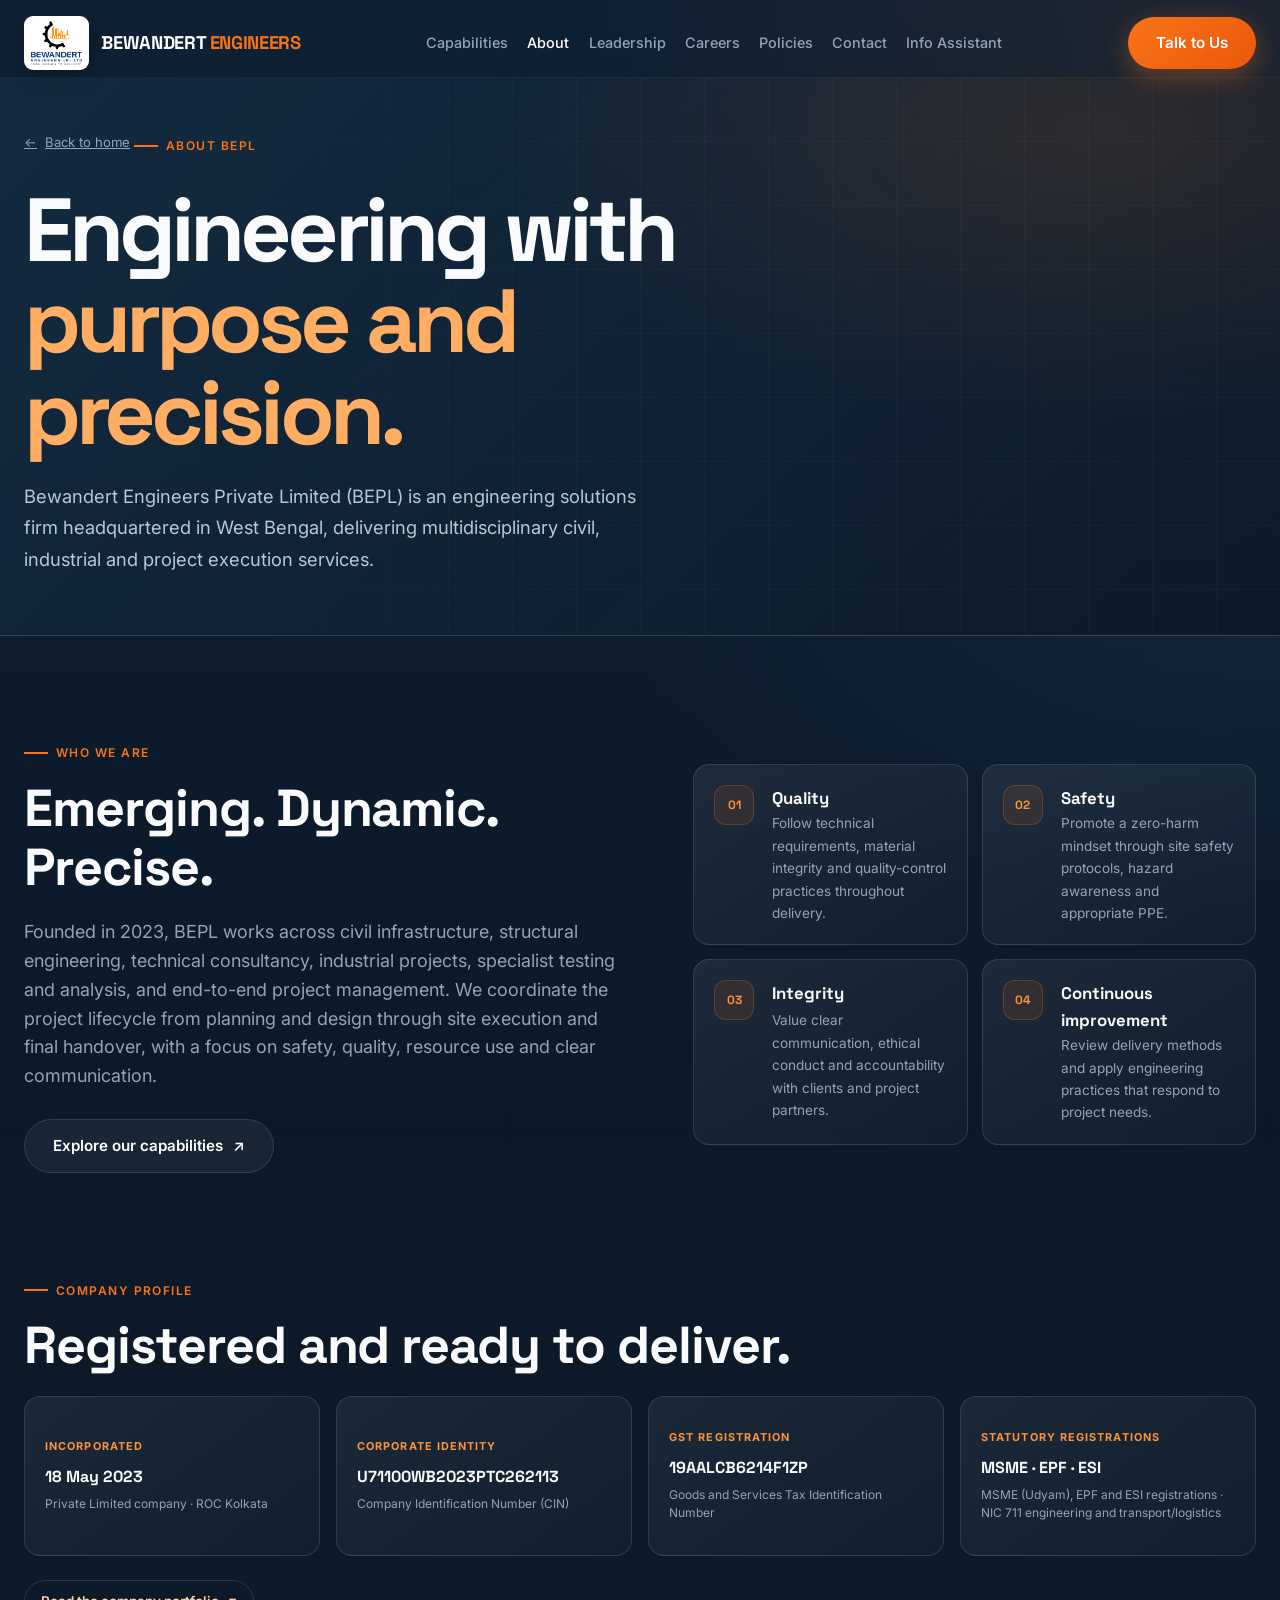
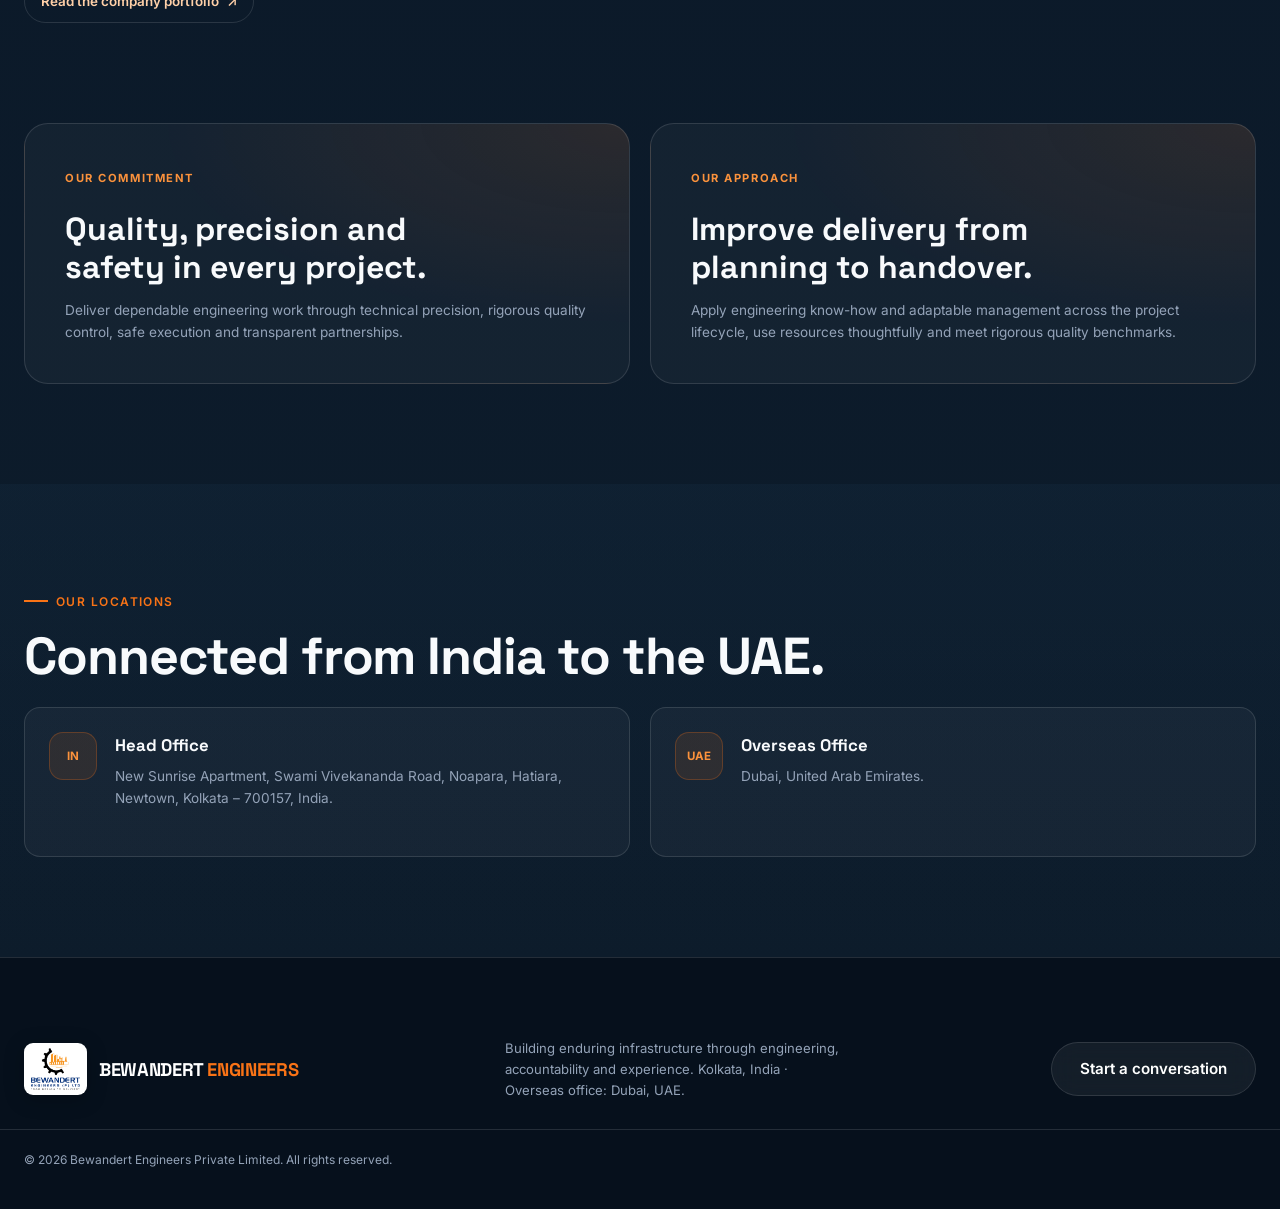
==== about.html @ ad81f5eb "Update website" ====
<!DOCTYPE html>
<html lang="en">
<head>
  <meta charset="UTF-8" />
  <meta name="viewport" content="width=device-width, initial-scale=1.0" />
  <title>About BEPL | BEWANDERT Engineers Private Limited</title>
  <meta name="description" content="Learn about BEWANDERT Engineers Private Limited, our engineering approach, values, registrations and offices in Kolkata and Dubai." />
  <link rel="preconnect" href="https://fonts.googleapis.com" />
  <link rel="preconnect" href="https://fonts.gstatic.com" crossorigin />
  <link href="https://fonts.googleapis.com/css2?family=Inter:wght@300;400;500;600;700;800&family=Space+Grotesk:wght@400;500;600;700&display=swap" rel="stylesheet" />
  <link rel="stylesheet" href="styles.css" />
</head>
<body class="is-loading" aria-busy="true">
  <div class="page-loader" id="pageLoader" role="status" aria-live="polite" aria-label="Loading BEPL website">
    <div class="loader-orbit" aria-hidden="true"><span></span><span></span><span></span></div>
    <div class="loader-content">
      <div class="loader-brand">BEPL</div>
      <p class="loader-caption">ENGINEERING WHAT'S NEXT</p>
      <div class="loader-track" aria-hidden="true"><span></span></div>
      <p class="loader-status">Preparing your experience<span class="loader-dots" aria-hidden="true">...</span></p>
    </div>
  </div>

  <nav class="navbar" id="navbar" aria-label="Main navigation">
    <div class="container nav-inner">
      <a href="index.html#home" class="logo" aria-label="BEPL home">
        <img src="assets/bepl-logo.png" alt="BEWANDERT Engineers" />
        <div class="logo-text">BEWANDERT <span>ENGINEERS</span></div>
      </a>
      <ul class="nav-links">
        <li><a href="index.html#capabilities">Capabilities</a></li>
        <li><a href="#about-company" aria-current="page">About</a></li>
        <li><a href="leadership.html">Leadership</a></li>
        <li><a href="careers.html">Careers</a></li>
        <li><a href="index.html#policies">Policies</a></li>
        <li><a href="index.html#contact">Contact</a></li>
        <li><a href="index.html#ai">Info Assistant</a></li>
      </ul>
      <div class="nav-cta">
        <a href="index.html#contact" class="btn btn-primary">Talk to Us</a>
        <button class="menu-toggle" id="menuToggle" type="button" aria-label="Open navigation menu" aria-controls="mobileMenu" aria-expanded="false">
          <svg width="24" height="24" fill="none" stroke="currentColor" stroke-width="2" aria-hidden="true" focusable="false"><path d="M4 6h16M4 12h16M4 18h16"/></svg>
        </button>
      </div>
    </div>
  </nav>

  <div class="mobile-overlay" id="mobileOverlay" aria-hidden="true"></div>
  <div class="mobile-menu" id="mobileMenu" aria-hidden="true" inert>
    <a href="index.html#capabilities">Capabilities</a>
    <a href="#about-company" aria-current="page">About</a>
    <a href="leadership.html">Leadership</a>
    <a href="careers.html">Careers</a>
    <a href="index.html#policies">Policies</a>
    <a href="index.html#contact">Contact</a>
    <a href="index.html#ai">Info Assistant</a>
    <a href="index.html#contact" class="btn btn-primary mobile-menu-cta">Talk to Us</a>
  </div>

  <main class="leadership-page about-page">
    <section class="leadership-hero about-hero" aria-labelledby="about-title">
      <div class="leadership-hero-grid" aria-hidden="true"></div>
      <div class="container leadership-hero-content">
        <a class="leadership-back-link" href="index.html#home"><span aria-hidden="true">←</span> Back to home</a>
        <div class="section-label">About BEPL</div>
        <h1 class="leadership-page-title" id="about-title">Engineering with<br /><span>purpose and precision.</span></h1>
        <p class="leadership-page-intro">
          Bewandert Engineers Private Limited (BEPL) is an engineering solutions firm headquartered in West Bengal, delivering multidisciplinary civil, industrial and project execution services.
        </p>
      </div>
    </section>

    <section class="section about-company-section" id="about-company" aria-labelledby="about-company-title">
      <div class="container">
        <div class="about-company-grid">
          <div class="about-company-intro">
            <div class="section-label">Who we are</div>
            <h2 class="section-title" id="about-company-title">Emerging. Dynamic. Precise.</h2>
            <p class="section-desc">
              Founded in 2023, BEPL works across civil infrastructure, structural engineering, technical consultancy, industrial projects, specialist testing and analysis, and end-to-end project management. We coordinate the project lifecycle from planning and design through site execution and final handover, with a focus on safety, quality, resource use and clear communication.
            </p>
            <a class="btn btn-secondary" href="index.html#capabilities">Explore our capabilities <span aria-hidden="true">↗</span></a>
          </div>
          <div class="about-values-grid" aria-label="Our working principles">
            <article class="about-value-card">
              <span class="about-value-icon" aria-hidden="true">01</span>
              <h3>Quality</h3>
              <p>Follow technical requirements, material integrity and quality-control practices throughout delivery.</p>
            </article>
            <article class="about-value-card">
              <span class="about-value-icon" aria-hidden="true">02</span>
              <h3>Safety</h3>
              <p>Promote a zero-harm mindset through site safety protocols, hazard awareness and appropriate PPE.</p>
            </article>
            <article class="about-value-card">
              <span class="about-value-icon" aria-hidden="true">03</span>
              <h3>Integrity</h3>
              <p>Value clear communication, ethical conduct and accountability with clients and project partners.</p>
            </article>
            <article class="about-value-card">
              <span class="about-value-icon" aria-hidden="true">04</span>
              <h3>Continuous improvement</h3>
              <p>Review delivery methods and apply engineering practices that respond to project needs.</p>
            </article>
          </div>
        </div>
      </div>
    </section>

    <section class="section about-company-facts" aria-labelledby="company-facts-title">
      <div class="container">
        <div class="section-label">Company profile</div>
        <h2 class="section-title" id="company-facts-title">Registered and ready to deliver.</h2>
        <div class="company-facts-grid">
          <article class="company-fact-card">
            <span>Incorporated</span>
            <strong>18 May 2023</strong>
            <p>Private Limited company · ROC Kolkata</p>
          </article>
          <article class="company-fact-card">
            <span>Corporate identity</span>
            <strong>U71100WB2023PTC262113</strong>
            <p>Company Identification Number (CIN)</p>
          </article>
          <article class="company-fact-card">
            <span>GST registration</span>
            <strong>19AALCB6214F1ZP</strong>
            <p>Goods and Services Tax Identification Number</p>
          </article>
          <article class="company-fact-card">
            <span>Statutory registrations</span>
            <strong>MSME · EPF · ESI</strong>
            <p>MSME (Udyam), EPF and ESI registrations · NIC 711 engineering and transport/logistics</p>
          </article>
        </div>
        <a class="about-portfolio-link" href="assets/BEPL%20Portfolio-1.pdf" target="_blank" rel="noopener">Read the company portfolio <span aria-hidden="true">↗</span></a>
      </div>
    </section>

    <section class="section about-purpose-section" aria-label="Our commitments and approach">
      <div class="container about-purpose-grid">
        <article class="about-purpose-card">
          <span>Our commitment</span>
          <h2>Quality, precision and safety in every project.</h2>
          <p>Deliver dependable engineering work through technical precision, rigorous quality control, safe execution and transparent partnerships.</p>
        </article>
        <article class="about-purpose-card">
          <span>Our approach</span>
          <h2>Improve delivery from planning to handover.</h2>
          <p>Apply engineering know-how and adaptable management across the project lifecycle, use resources thoughtfully and meet rigorous quality benchmarks.</p>
        </article>
      </div>
    </section>

    <section class="section about-offices-section" aria-labelledby="about-offices-title">
      <div class="container">
        <div class="section-label">Our locations</div>
        <h2 class="section-title" id="about-offices-title">Connected from India to the UAE.</h2>
        <div class="about-offices-grid">
          <article class="about-office-card">
            <span class="about-office-icon" aria-hidden="true">IN</span>
            <div>
              <h3>Head Office</h3>
              <p>New Sunrise Apartment, Swami Vivekananda Road, Noapara, Hatiara, Newtown, Kolkata – 700157, India.</p>
            </div>
          </article>
          <article class="about-office-card">
            <span class="about-office-icon" aria-hidden="true">UAE</span>
            <div>
              <h3>Overseas Office</h3>
              <p>Dubai, United Arab Emirates.</p>
            </div>
          </article>
        </div>
      </div>
    </section>
  </main>

  <footer class="footer leadership-footer">
    <div class="container leadership-footer-inner">
      <a href="index.html#home" class="logo" aria-label="BEPL home">
        <img src="assets/bepl-logo.png" alt="BEWANDERT Engineers" />
        <div class="logo-text">BEWANDERT <span>ENGINEERS</span></div>
      </a>
      <p>Building enduring infrastructure through engineering, accountability and experience. Kolkata, India · Overseas office: Dubai, UAE.</p>
      <a href="index.html#contact" class="btn btn-secondary">Start a conversation</a>
    </div>
    <div class="container leadership-footer-bottom">© 2026 Bewandert Engineers Private Limited. All rights reserved.</div>
  </footer>

  <script src="script.js" defer></script>
</body>
</html>
---- styles.css ----
:root {
      --navy: #0B1929;
      --navy-light: #142B40;
      --navy-mid: #1E3C55;
      --orange: #F97316;
      --orange-glow: #FB923C;
      --steel: #94A3B8;
      --white: #F8FAFC;
      --glass: rgba(255, 255, 255, 0.06);
      --glass-border: rgba(255, 255, 255, 0.12);
      --success: #22C55E;
      --radius: 16px;
      --radius-lg: 24px;
      --shadow: 0 25px 50px -12px rgba(0, 0, 0, 0.5);
      --transition: 0.35s cubic-bezier(0.4, 0, 0.2, 1);
    }

    * {
      margin: 0;
      padding: 0;
      box-sizing: border-box;
    }

    html {
      scroll-behavior: smooth;
      font-size: 16px;
    }

    body {
      font-family: 'Inter', system-ui, sans-serif;
      background: var(--navy);
      color: var(--white);
      line-height: 1.6;
      overflow-x: hidden;
      -webkit-font-smoothing: antialiased;
    }

    body.is-loading {
      overflow: hidden;
    }

    body.menu-open {
      overflow: hidden;
    }

    .page-loader {
      position: fixed;
      inset: 0;
      z-index: 2000;
      display: grid;
      place-items: center;
      overflow: hidden;
      isolation: isolate;
      background:
        radial-gradient(ellipse at 50% 48%, rgba(26, 47, 74, 0.72), transparent 48%),
        linear-gradient(145deg, #07111f, #030811 70%);
      transition: opacity 0.65s ease, visibility 0.65s ease;
    }

    .page-loader::before {
      position: absolute;
      z-index: -1;
      inset: 0;
      background-image:
        linear-gradient(rgba(255, 255, 255, 0.035) 1px, transparent 1px),
        linear-gradient(90deg, rgba(255, 255, 255, 0.035) 1px, transparent 1px);
      background-size: 52px 52px;
      content: '';
      mask-image: radial-gradient(ellipse at center, #000 5%, transparent 72%);
    }

    .page-loader.is-hidden {
      visibility: hidden;
      opacity: 0;
      pointer-events: none;
    }

    .loader-orbit {
      position: absolute;
      width: min(76vw, 420px);
      aspect-ratio: 1;
      border: 1px solid rgba(148, 163, 184, 0.12);
      border-radius: 50%;
      animation: loaderOrbit 24s linear infinite;
    }

    .loader-orbit::before,
    .loader-orbit::after {
      position: absolute;
      inset: 12%;
      border: 1px solid rgba(249, 115, 22, 0.16);
      border-radius: 50%;
      content: '';
    }

    .loader-orbit::after {
      inset: 25%;
      border-color: rgba(148, 163, 184, 0.12);
    }

    .loader-orbit span {
      position: absolute;
      top: 50%;
      left: -4px;
      width: 8px;
      height: 8px;
      border-radius: 50%;
      background: var(--orange);
      box-shadow: 0 0 18px rgba(249, 115, 22, 0.9);
    }

    .loader-orbit span:nth-child(2) {
      top: 14%;
      right: 14%;
      left: auto;
      width: 5px;
      height: 5px;
      background: #f8fafc;
      box-shadow: 0 0 14px rgba(248, 250, 252, 0.7);
    }

    .loader-orbit span:nth-child(3) {
      top: auto;
      right: 19%;
      bottom: 11%;
      left: auto;
      width: 6px;
      height: 6px;
    }

    .loader-content {
      display: flex;
      width: min(320px, calc(100% - 48px));
      flex-direction: column;
      align-items: center;
      text-align: center;
    }

    .loader-brand {
      color: var(--white);
      font-family: 'Space Grotesk', sans-serif;
      font-size: clamp(3.25rem, 12vw, 5rem);
      font-weight: 700;
      letter-spacing: 0.2em;
      line-height: 1;
      padding-left: 0.2em;
      text-shadow: 0 0 38px rgba(249, 115, 22, 0.22);
    }

    .loader-caption {
      margin-top: 16px;
      color: var(--orange-glow);
      font-size: 0.68rem;
      font-weight: 600;
      letter-spacing: 0.22em;
    }

    .loader-track {
      width: min(220px, 100%);
      height: 3px;
      margin-top: 34px;
      overflow: hidden;
      border-radius: 999px;
      background: rgba(148, 163, 184, 0.2);
    }

    .loader-track span {
      display: block;
      width: 0;
      height: 100%;
      border-radius: inherit;
      background: linear-gradient(90deg, var(--orange), #ffd3a8);
      box-shadow: 0 0 16px rgba(249, 115, 22, 0.75);
      transition: width 0.55s cubic-bezier(0.22, 1, 0.36, 1);
    }

    .page-loader.is-ready .loader-track span {
      width: 100%;
    }

    .loader-status {
      margin-top: 12px;
      color: var(--steel);
      font-size: 0.72rem;
      letter-spacing: 0.08em;
    }

    .loader-dots {
      display: inline-block;
      width: 1.5em;
      overflow: hidden;
      vertical-align: bottom;
      animation: loaderDots 1.2s steps(4, end) infinite;
    }

    @keyframes loaderOrbit {
      to { transform: rotate(360deg); }
    }

    @keyframes loaderDots {
      0% { width: 0; }
      100% { width: 1.5em; }
    }

    /* ========== CUSTOM SCROLLBAR ========== */
    ::-webkit-scrollbar { width: 8px; }
    ::-webkit-scrollbar-track { background: var(--navy); }
    ::-webkit-scrollbar-thumb { background: var(--navy-mid); border-radius: 4px; }
    ::-webkit-scrollbar-thumb:hover { background: var(--orange); }

    /* ========== UTILITY ========== */
    .container {
      width: 100%;
      max-width: 1280px;
      margin: 0 auto;
      padding: 0 24px;
    }

    .section {
      padding: 100px 0;
      position: relative;
    }

    .section-label {
      display: inline-flex;
      align-items: center;
      gap: 8px;
      font-size: 0.75rem;
      font-weight: 600;
      letter-spacing: 0.12em;
      text-transform: uppercase;
      color: var(--orange);
      margin-bottom: 16px;
    }

    .section-label::before {
      content: '';
      width: 24px;
      height: 2px;
      background: var(--orange);
    }

    .section-title {
      font-family: 'Space Grotesk', sans-serif;
      font-size: clamp(2rem, 5vw, 3.25rem);
      font-weight: 700;
      line-height: 1.15;
      margin-bottom: 20px;
      letter-spacing: -0.02em;
    }

    .section-desc {
      font-size: 1.125rem;
      color: var(--steel);
      max-width: 640px;
      margin-bottom: 48px;
    }

    section[id] {
      scroll-margin-top: 96px;
    }

    .ai-section {
      overflow-x: clip;
    }

    .section-desc-compact {
      margin-bottom: 0;
    }

    .btn {
      display: inline-flex;
      align-items: center;
      gap: 10px;
      padding: 14px 28px;
      font-family: 'Inter', sans-serif;
      font-size: 0.95rem;
      font-weight: 600;
      border: none;
      border-radius: 999px;
      cursor: pointer;
      transition: all var(--transition);
      text-decoration: none;
      position: relative;
      overflow: hidden;
    }

    .btn-primary {
      background: linear-gradient(135deg, var(--orange), #EA580C);
      color: white;
      box-shadow: 0 8px 24px rgba(249, 115, 22, 0.35);
    }

    .btn-primary:hover {
      transform: translateY(-2px);
      box-shadow: 0 12px 32px rgba(249, 115, 22, 0.5);
    }

    .btn-secondary {
      background: var(--glass);
      color: white;
      border: 1px solid var(--glass-border);
      backdrop-filter: blur(12px);
    }

    .btn-secondary:hover {
      background: rgba(255, 255, 255, 0.12);
      border-color: rgba(255, 255, 255, 0.25);
    }

    .btn-ghost {
      background: transparent;
      color: var(--steel);
      border: 1px solid transparent;
    }

    .btn-ghost:hover {
      color: white;
      border-color: var(--glass-border);
    }

    /* ========== NAVBAR ========== */
    .navbar {
      position: fixed;
      top: 0;
      left: 0;
      right: 0;
      z-index: 1000;
      padding: 16px 0;
      transition: all 0.4s ease;
      background: transparent;
    }

    .navbar.scrolled {
      background: rgba(10, 22, 40, 0.85);
      backdrop-filter: blur(20px);
      border-bottom: 1px solid var(--glass-border);
      padding: 12px 0;
    }

    .nav-inner {
      display: flex;
      align-items: center;
      justify-content: space-between;
    }

    .logo {
      display: flex;
      align-items: center;
      flex: 0 0 auto;
      gap: 12px;
      text-decoration: none;
      color: white;
    }

    .logo img {
      display: block;
      height: 54px;
      width: auto;
      max-width: 100%;
      padding: 4px 6px;
      border: 1px solid rgba(255, 255, 255, 0.78);
      border-radius: 9px;
      background: #fff;
      filter: drop-shadow(0 4px 10px rgba(0, 0, 0, 0.22));
    }

    .logo-text {
      font-family: 'Space Grotesk', sans-serif;
      font-weight: 700;
      font-size: 1.15rem;
      letter-spacing: -0.02em;
      white-space: nowrap;
    }

    .logo-text span {
      color: var(--orange);
    }

    .nav-links {
      display: flex;
      align-items: center;
      gap: clamp(12px, 1.5vw, 20px);
      flex: 0 0 auto;
      list-style: none;
    }

    .nav-links a {
      color: var(--steel);
      text-decoration: none;
      font-size: 0.9rem;
      font-weight: 500;
      transition: color var(--transition);
      position: relative;
      white-space: nowrap;
    }

    .nav-links a:hover,
    .nav-links a.active,
    .nav-links a[aria-current="page"] {
      color: white;
    }

    .nav-links a::after {
      content: '';
      position: absolute;
      bottom: -4px;
      left: 0;
      width: 0;
      height: 2px;
      background: var(--orange);
      transition: width var(--transition);
    }

    .nav-links a:hover::after {
      width: 100%;
    }

    .nav-cta {
      display: flex;
      align-items: center;
      flex: 0 0 auto;
      gap: 12px;
    }

    .nav-cta > .btn {
      white-space: nowrap;
    }

    .menu-toggle {
      display: none;
      background: none;
      border: none;
      color: white;
      cursor: pointer;
      padding: 8px;
    }

    /* ========== HERO ========== */
    .hero {
      min-height: 100vh;
      display: flex;
      align-items: center;
      position: relative;
      overflow: hidden;
      padding-top: 80px;
    }

    .hero-bg {
      position: absolute;
      inset: 0;
      z-index: 0;
      background:
        radial-gradient(ellipse 65% 70% at 83% 42%, rgba(249, 115, 22, 0.14) 0%, transparent 64%),
        radial-gradient(ellipse 70% 65% at 16% 78%, rgba(31, 81, 116, 0.5) 0%, transparent 68%),
        linear-gradient(145deg, #0e2033 0%, var(--navy) 62%, #081321 100%);
    }

    /* Animated grid */
    .hero-grid {
      position: absolute;
      inset: 0;
      background-image:
        linear-gradient(rgba(255, 255, 255, 0.03) 1px, transparent 1px),
        linear-gradient(90deg, rgba(255, 255, 255, 0.03) 1px, transparent 1px);
      background-size: 60px 60px;
      mask-image: radial-gradient(ellipse 70% 60% at 50% 40%, black 20%, transparent 70%);
      animation: gridMove 20s linear infinite;
    }

    @keyframes gridMove {
      0% { transform: translateY(0); }
      100% { transform: translateY(60px); }
    }

    /* Floating particles */
    .particles {
      position: absolute;
      inset: 0;
      overflow: hidden;
      pointer-events: none;
    }

    .particle {
      position: absolute;
      width: 4px;
      height: 4px;
      background: var(--orange);
      border-radius: 50%;
      opacity: 0.4;
      animation: floatParticle 12s infinite ease-in-out;
    }

    @keyframes floatParticle {
      0%, 100% { transform: translateY(0) translateX(0); opacity: 0.2; }
      50% { transform: translateY(-80px) translateX(30px); opacity: 0.6; }
    }

    .hero-content {
      position: relative;
      z-index: 2;
      display: grid;
      grid-template-columns: 1.1fr 0.9fr;
      gap: 60px;
      align-items: center;
    }

    .hero-badge {
      display: inline-flex;
      align-items: center;
      gap: 8px;
      padding: 6px 14px;
      background: rgba(249, 115, 22, 0.12);
      border: 1px solid rgba(249, 115, 22, 0.3);
      border-radius: 999px;
      font-size: 0.8rem;
      font-weight: 600;
      color: var(--orange-glow);
      margin-bottom: 24px;
    }

    .hero-badge .dot {
      width: 8px;
      height: 8px;
      background: var(--success);
      border-radius: 50%;
      animation: pulse 2s infinite;
    }

    @keyframes pulse {
      0%, 100% { opacity: 1; box-shadow: 0 0 0 0 rgba(34, 197, 94, 0.5); }
      50% { opacity: 0.8; box-shadow: 0 0 0 6px rgba(34, 197, 94, 0); }
    }

    .hero h1 {
      font-family: 'Space Grotesk', sans-serif;
      font-size: clamp(2.75rem, 6vw, 4.5rem);
      font-weight: 700;
      line-height: 1.05;
      letter-spacing: -0.03em;
      margin-bottom: 24px;
    }

    .hero h1 .gradient {
      background: linear-gradient(135deg, var(--orange) 0%, #FDBA74 100%);
      -webkit-background-clip: text;
      -webkit-text-fill-color: transparent;
      background-clip: text;
    }

    .hero-sub {
      font-size: 1.2rem;
      color: var(--steel);
      max-width: 520px;
      margin-bottom: 36px;
      line-height: 1.7;
    }

    .hero-ctas {
      display: flex;
      flex-wrap: wrap;
      gap: 16px;
      margin-bottom: 48px;
    }

    .hero-stats {
      display: flex;
      gap: 40px;
      padding-top: 32px;
      border-top: 1px solid var(--glass-border);
    }

    .stat {
      text-align: left;
    }

    .stat-value {
      font-family: 'Space Grotesk', sans-serif;
      font-size: 1.75rem;
      font-weight: 700;
      color: white;
      display: block;
    }

    .stat-label {
      font-size: 0.8rem;
      color: var(--steel);
      margin-top: 4px;
    }

    /* Hero 3D Card */
    .hero-visual {
      position: relative;
      height: 520px;
      perspective: 1200px;
    }

    .hero-card {
      position: absolute;
      inset: 0;
      background: linear-gradient(145deg, rgba(26, 47, 74, 0.9), rgba(10, 22, 40, 0.95));
      border: 1px solid var(--glass-border);
      border-radius: var(--radius-lg);
      overflow: hidden;
      box-shadow: var(--shadow);
      transform-style: preserve-3d;
      transition: transform 0.6s ease;
    }

    .hero-card-inner {
      padding: 32px;
      height: 100%;
      display: flex;
      flex-direction: column;
    }

    .hero-card-header {
      display: flex;
      justify-content: space-between;
      align-items: center;
      margin-bottom: 28px;
    }

    .hero-card-title {
      font-size: 0.85rem;
      font-weight: 600;
      color: var(--steel);
      text-transform: uppercase;
      letter-spacing: 0.08em;
    }

    .live-badge {
      display: flex;
      align-items: center;
      gap: 6px;
      font-size: 0.75rem;
      color: var(--success);
      font-weight: 600;
    }

    .live-badge::before {
      content: '';
      width: 6px;
      height: 6px;
      background: var(--success);
      border-radius: 50%;
      animation: pulse 1.5s infinite;
    }

    .hero-office-badge {
      color: var(--orange-glow);
      font-size: 0.75rem;
      font-weight: 600;
      white-space: nowrap;
    }

    .project-preview {
      flex: 1;
      background: linear-gradient(180deg, rgba(249, 115, 22, 0.08) 0%, transparent 100%);
      border-radius: 12px;
      border: 1px solid rgba(249, 115, 22, 0.15);
      position: relative;
      overflow: hidden;
      display: flex;
      align-items: center;
      justify-content: center;
    }

    .project-preview::before {
      content: '';
      position: absolute;
      width: 180px;
      height: 180px;
      background: radial-gradient(circle, rgba(249, 115, 22, 0.25) 0%, transparent 70%);
      top: 50%;
      left: 50%;
      transform: translate(-50%, -50%);
      animation: glowPulse 4s ease-in-out infinite;
    }

    @keyframes glowPulse {
      0%, 100% { transform: translate(-50%, -50%) scale(1); opacity: 0.6; }
      50% { transform: translate(-50%, -50%) scale(1.3); opacity: 1; }
    }

    .crane-icon {
      font-size: 4.5rem;
      z-index: 1;
      filter: drop-shadow(0 10px 20px rgba(249, 115, 22, 0.3));
      animation: floatY 5s ease-in-out infinite;
    }

    @keyframes floatY {
      0%, 100% { transform: translateY(0); }
      50% { transform: translateY(-12px); }
    }

    .hero-card-footer {
      margin-top: 24px;
      display: grid;
      grid-template-columns: 1fr 1fr;
      gap: 16px;
    }

    .mini-stat {
      background: var(--glass);
      border: 1px solid var(--glass-border);
      border-radius: 12px;
      padding: 14px;
    }

    .mini-stat-label {
      font-size: 0.7rem;
      color: var(--steel);
      margin-bottom: 4px;
    }

    .mini-stat-value {
      font-family: 'Space Grotesk', sans-serif;
      font-size: 1.1rem;
      font-weight: 600;
      line-height: 1.4;
    }

    .mini-stat-industries {
      font-size: 0.92rem;
      line-height: 1.45;
    }

    /* ========== TRUST BAR ========== */
    .trust-bar {
      padding: 40px 0;
      border-top: 1px solid var(--glass-border);
      border-bottom: 1px solid var(--glass-border);
      background: rgba(18, 35, 61, 0.4);
    }

    .trust-inner {
      display: grid;
      grid-template-columns: repeat(5, minmax(0, 1fr));
      align-items: center;
      gap: 24px;
    }

    .trust-item {
      display: flex;
      align-items: center;
      gap: 12px;
      min-width: 0;
      font-size: 0.9rem;
      color: var(--steel);
    }

    .trust-item strong {
      color: white;
      font-weight: 600;
    }

    .trust-icon {
      width: 40px;
      height: 40px;
      background: var(--glass);
      border: 1px solid var(--glass-border);
      border-radius: 10px;
      display: flex;
      align-items: center;
      justify-content: center;
      font-size: 1.2rem;
    }

    /* ========== CAPABILITIES ========== */
    .capabilities {
      background: linear-gradient(180deg, var(--navy) 0%, var(--navy-light) 100%);
    }

    .sector-strip {
      padding: 56px 0;
      border-top: 1px solid var(--glass-border);
      border-bottom: 1px solid var(--glass-border);
      background:
        radial-gradient(ellipse at 90% 0%, rgba(249, 115, 22, 0.09), transparent 55%),
        rgba(255, 255, 255, 0.025);
    }

    .sector-strip-inner {
      display: flex;
      align-items: center;
      justify-content: space-between;
      gap: 32px;
    }

    .sector-strip .section-label {
      margin-bottom: 8px;
    }

    .sector-strip h2 {
      max-width: 380px;
      font-family: 'Space Grotesk', sans-serif;
      font-size: clamp(1.3rem, 2.5vw, 1.8rem);
      line-height: 1.25;
    }

    .sector-list {
      display: flex;
      flex-wrap: wrap;
      justify-content: flex-end;
      gap: 10px;
      list-style: none;
    }

    .sector-list li {
      padding: 9px 14px;
      border: 1px solid var(--glass-border);
      border-radius: 999px;
      background: rgba(255, 255, 255, 0.045);
      color: #d8e1eb;
      font-size: 0.8rem;
      font-weight: 600;
    }

    .caps-grid {
      display: grid;
      grid-template-columns: repeat(2, 1fr);
      gap: 24px;
    }

    .cap-card {
      display: flex;
      flex-direction: column;
      background: var(--glass);
      border: 1px solid var(--glass-border);
      border-radius: var(--radius);
      padding: 32px;
      transition: all var(--transition);
      position: relative;
      overflow: hidden;
      cursor: pointer;
    }

    .cap-card::before {
      content: '';
      position: absolute;
      top: 0;
      left: 0;
      right: 0;
      height: 3px;
      background: linear-gradient(90deg, var(--orange), transparent);
      opacity: 0;
      transition: opacity var(--transition);
    }

    .cap-card:hover {
      background: rgba(255, 255, 255, 0.08);
      border-color: rgba(249, 115, 22, 0.3);
      transform: translateY(-6px);
      box-shadow: 0 20px 40px rgba(0, 0, 0, 0.3);
    }

    .cap-card:hover::before {
      opacity: 1;
    }

    .cap-icon {
      width: 56px;
      height: 56px;
      background: linear-gradient(135deg, rgba(249, 115, 22, 0.2), rgba(249, 115, 22, 0.05));
      border: 1px solid rgba(249, 115, 22, 0.25);
      border-radius: 14px;
      display: flex;
      align-items: center;
      justify-content: center;
      font-size: 1.6rem;
      margin-bottom: 20px;
    }

    .cap-card h3 {
      min-height: 2.6em;
      font-family: 'Space Grotesk', sans-serif;
      font-size: 1.25rem;
      font-weight: 600;
      margin-bottom: 12px;
    }

    .cap-card p {
      flex: 1;
      color: var(--steel);
      font-size: 0.95rem;
      line-height: 1.65;
      margin-bottom: 20px;
    }

    .cap-tags {
      display: flex;
      flex-wrap: wrap;
      margin-top: auto;
      gap: 8px;
    }

    .tag {
      font-size: 0.75rem;
      padding: 4px 10px;
      background: rgba(255, 255, 255, 0.06);
      border-radius: 6px;
      color: var(--steel);
    }

    /* ========== ABOUT / WHO WE ARE ========== */
    .about-grid {
      display: grid;
      grid-template-columns: 1fr 1fr;
      gap: 60px;
      align-items: center;
    }

    .about-visual {
      position: relative;
      height: 420px;
      border-radius: var(--radius-lg);
      overflow: hidden;
      background: linear-gradient(145deg, var(--navy-mid), var(--navy));
      border: 1px solid var(--glass-border);
    }

    .about-visual-inner {
      position: absolute;
      inset: 0;
      display: flex;
      flex-direction: column;
      justify-content: flex-end;
      padding: 32px;
      background:
        radial-gradient(ellipse at 30% 20%, rgba(249, 115, 22, 0.15) 0%, transparent 50%),
        linear-gradient(180deg, transparent 40%, rgba(10, 22, 40, 0.9) 100%);
    }

    .about-visual h3 {
      font-family: 'Space Grotesk', sans-serif;
      font-size: 1.5rem;
      margin-bottom: 8px;
    }

    .about-visual p {
      color: var(--steel);
      font-size: 0.9rem;
    }

    .about-features {
      display: grid;
      gap: 20px;
      margin-top: 32px;
    }

    .about-pillars {
      display: grid;
      grid-template-columns: repeat(2, minmax(0, 1fr));
      gap: 12px;
      margin-top: 28px;
    }

    .about-pillar {
      padding: 16px;
      border: 1px solid var(--glass-border);
      border-radius: 12px;
      background: linear-gradient(145deg, rgba(255, 255, 255, 0.07), rgba(255, 255, 255, 0.025));
    }

    .about-pillar span {
      color: var(--orange-glow);
      font-size: 0.68rem;
      font-weight: 700;
      letter-spacing: 0.12em;
    }

    .about-pillar p {
      margin-top: 8px;
      color: var(--steel);
      font-size: 0.8rem;
      line-height: 1.6;
    }

    .feature-item {
      display: flex;
      gap: 16px;
      align-items: flex-start;
    }

    .feature-icon {
      width: 40px;
      height: 40px;
      min-width: 40px;
      background: rgba(249, 115, 22, 0.12);
      border-radius: 10px;
      display: flex;
      align-items: center;
      justify-content: center;
      color: var(--orange);
      font-size: 1.1rem;
    }

    .feature-item h4 {
      font-size: 1rem;
      font-weight: 600;
      margin-bottom: 4px;
    }

    .feature-item p {
      font-size: 0.875rem;
      color: var(--steel);
    }

    /* ========== LEADERSHIP ========== */
    .leadership {
      overflow: hidden;
      background:
        radial-gradient(ellipse 70% 70% at 100% 0%, rgba(249, 115, 22, 0.08), transparent 65%),
        linear-gradient(145deg, #142b40, #102338 72%, #0c1b2b);
    }

    .leadership-portfolio-link {
      display: inline-flex;
      align-items: center;
      gap: 8px;
      margin: -24px 0 32px;
      padding: 10px 16px;
      border: 1px solid rgba(249, 115, 22, 0.35);
      border-radius: 999px;
      background: rgba(249, 115, 22, 0.08);
      color: #ffd0a8;
      font-size: 0.84rem;
      font-weight: 600;
      transition: background var(--transition), border-color var(--transition), transform var(--transition);
    }

    .leadership-portfolio-link:hover {
      transform: translateY(-2px);
      border-color: var(--orange);
      background: rgba(249, 115, 22, 0.16);
    }

    .leaders-grid {
      display: grid;
      grid-template-columns: repeat(4, 1fr);
      gap: 24px;
    }

    .leader-card {
      position: relative;
      display: flex;
      min-width: 0;
      flex-direction: column;
      align-items: center;
      background: linear-gradient(155deg, rgba(255, 255, 255, 0.085), rgba(255, 255, 255, 0.035));
      border: 1px solid var(--glass-border);
      border-radius: var(--radius);
      padding: 28px 24px;
      text-align: center;
      transition: all var(--transition);
    }

    .leader-card::before {
      position: absolute;
      top: 0;
      right: 24px;
      left: 24px;
      height: 2px;
      border-radius: 0 0 999px 999px;
      background: linear-gradient(90deg, transparent, var(--orange), transparent);
      content: '';
      opacity: 0.7;
    }

    .leader-card:hover {
      transform: translateY(-8px);
      border-color: rgba(249, 115, 22, 0.35);
      box-shadow: 0 20px 40px rgba(0, 0, 0, 0.25);
    }

    .leader-avatar {
      width: 88px;
      height: 88px;
      flex: 0 0 88px;
      border-radius: 50%;
      background:
        radial-gradient(circle at 32% 25%, rgba(255, 255, 255, 0.16), transparent 45%),
        linear-gradient(145deg, #234762, #10243a);
      border: 3px solid rgba(249, 115, 22, 0.4);
      margin: 0 auto 18px;
      display: flex;
      align-items: center;
      justify-content: center;
      font-family: 'Space Grotesk', sans-serif;
      font-size: 1.35rem;
      font-weight: 700;
      letter-spacing: 0.04em;
      color: #ffd0a8;
      box-shadow: 0 8px 24px rgba(0, 0, 0, 0.2), inset 0 0 22px rgba(249, 115, 22, 0.1);
    }

    .leader-card h3 {
      font-family: 'Space Grotesk', sans-serif;
      font-size: 1.1rem;
      font-weight: 600;
      margin-bottom: 4px;
    }

    .leader-role {
      font-size: 0.8rem;
      color: var(--orange);
      font-weight: 500;
      margin-bottom: 12px;
    }

    .leader-exp {
      font-size: 0.8rem;
      color: var(--steel);
      line-height: 1.5;
    }

    .leader-value {
      width: 100%;
      margin-top: 14px;
      padding-top: 14px;
      border-top: 1px solid var(--glass-border);
      font-size: 0.85rem;
      font-weight: 600;
      color: white;
    }

    .leader-value span {
      display: block;
      margin-top: 3px;
      color: var(--steel);
      font-size: 0.68rem;
      font-weight: 400;
      letter-spacing: 0.04em;
    }

    .leader-sectors {
      margin-top: 12px;
      color: var(--steel);
      font-size: 0.76rem;
      line-height: 1.55;
    }

    .leadership-page-stats div {
      display: flex;
      flex-direction: column;
      gap: 4px;
    }

    .leadership-page {
      min-height: 70vh;
      padding-top: 77px;
      background:
        radial-gradient(ellipse 70% 42% at 95% 0%, rgba(249, 115, 22, 0.075), transparent 70%),
        linear-gradient(180deg, #0e2033 0, var(--navy) 44%, #0d1c2b 100%);
    }

    .leadership-hero {
      position: relative;
      overflow: hidden;
      border-bottom: 1px solid var(--glass-border);
      background:
        radial-gradient(ellipse 70% 80% at 85% 10%, rgba(249, 115, 22, 0.12), transparent 65%),
        linear-gradient(135deg, rgba(20, 43, 64, 0.94), rgba(11, 25, 41, 0.78));
    }

    .leadership-hero-grid {
      position: absolute;
      inset: 0;
      background-image:
        linear-gradient(rgba(255, 255, 255, 0.025) 1px, transparent 1px),
        linear-gradient(90deg, rgba(255, 255, 255, 0.025) 1px, transparent 1px);
      background-size: 64px 64px;
      mask-image: linear-gradient(90deg, transparent, #000 45%, #000);
      pointer-events: none;
    }

    .leadership-hero-content {
      position: relative;
      padding-top: 52px;
      padding-bottom: 60px;
    }

    .leadership-back-link {
      display: inline-flex;
      align-items: center;
      gap: 8px;
      margin-bottom: 32px;
      color: var(--steel);
      font-size: 0.82rem;
      transition: color var(--transition);
    }

    .leadership-back-link:hover {
      color: var(--white);
    }

    .leadership-page-title {
      max-width: 850px;
      font-family: 'Space Grotesk', sans-serif;
      font-size: clamp(2.8rem, 7vw, 5.6rem);
      font-weight: 700;
      letter-spacing: -0.055em;
      line-height: 1.02;
    }

    .leadership-page-title span {
      color: #ffad63;
    }

    .leadership-page-intro {
      max-width: 640px;
      margin-top: 22px;
      color: #bac7d5;
      font-size: clamp(1rem, 2vw, 1.15rem);
      line-height: 1.7;
    }

    .leadership-page-stats {
      display: grid;
      max-width: 680px;
      grid-template-columns: repeat(3, minmax(0, 1fr));
      gap: 28px;
      margin-top: 38px;
      padding-top: 24px;
      border-top: 1px solid var(--glass-border);
    }

    .leadership-page-stats strong {
      font-family: 'Space Grotesk', sans-serif;
      font-size: clamp(1.35rem, 3vw, 1.9rem);
    }

    .leadership-page-stats span {
      color: var(--steel);
      font-size: 0.78rem;
    }

    .leadership-directory {
      background:
        radial-gradient(ellipse 80% 45% at 100% 25%, rgba(31, 81, 116, 0.14), transparent 70%);
    }

    .leadership-directory-heading {
      display: flex;
      align-items: end;
      justify-content: space-between;
      gap: 32px;
      margin-bottom: 40px;
    }

    .leadership-directory-heading .section-title {
      margin-bottom: 0;
    }

    .leadership-directory-heading .section-desc {
      max-width: 380px;
      margin-bottom: 5px;
      font-size: 0.95rem;
    }

    .leader-profile-card {
      align-items: stretch;
      padding: 16px;
      text-align: left;
      background: linear-gradient(155deg, rgba(255, 255, 255, 0.085), rgba(255, 255, 255, 0.035));
    }

    .leader-profile-card::before {
      right: 16px;
      left: 16px;
    }

    .leader-photo-placeholder {
      position: relative;
      display: flex;
      min-height: 235px;
      flex-direction: column;
      align-items: center;
      justify-content: space-between;
      overflow: hidden;
      padding: 16px;
      border: 1px solid rgba(255, 255, 255, 0.12);
      border-radius: 12px;
      background:
        radial-gradient(ellipse at 50% 45%, rgba(249, 115, 22, 0.16), transparent 56%),
        linear-gradient(145deg, #203d56, #102236 72%);
      isolation: isolate;
    }

    .leader-photo-placeholder::before {
      position: absolute;
      z-index: -1;
      top: 56px;
      left: calc(50% - 38px);
      width: 76px;
      height: 76px;
      border: 1px solid rgba(255, 208, 168, 0.6);
      border-radius: 50%;
      background: linear-gradient(145deg, rgba(255, 208, 168, 0.3), rgba(249, 115, 22, 0.08));
      box-shadow: 0 0 40px rgba(249, 115, 22, 0.16);
      content: '';
    }

    .leader-photo-placeholder::after {
      position: absolute;
      z-index: -1;
      top: 145px;
      left: calc(50% - 76px);
      width: 152px;
      height: 112px;
      border: 1px solid rgba(255, 208, 168, 0.48);
      border-radius: 90px 90px 20px 20px;
      background: linear-gradient(145deg, rgba(255, 208, 168, 0.24), rgba(30, 60, 85, 0.22));
      content: '';
    }

    .leader-photo-role,
    .leader-photo-pending {
      align-self: flex-start;
      color: #ffe0c5;
      font-size: 0.68rem;
      font-weight: 700;
      letter-spacing: 0.1em;
      text-transform: uppercase;
    }

    .leader-photo-pending {
      align-self: center;
      margin-top: auto;
      padding: 5px 10px;
      border: 1px solid rgba(255, 255, 255, 0.15);
      border-radius: 999px;
      background: rgba(5, 12, 20, 0.55);
      color: #e3eaf1;
      font-size: 0.62rem;
      letter-spacing: 0.06em;
      text-transform: none;
    }

    .leader-profile-card .leader-role {
      min-height: 38px;
      margin: 18px 0 5px;
    }

    .leader-name-placeholder {
      color: var(--white);
      font-family: 'Space Grotesk', sans-serif;
      font-size: 1.08rem;
      font-weight: 600;
    }

    .leader-profile-card .leader-exp {
      margin-top: 12px;
    }

    .leader-profile-card .leader-value {
      margin-top: 16px;
    }

    .leader-link-placeholder {
      display: inline-flex;
      align-items: center;
      align-self: flex-start;
      gap: 8px;
      margin-top: 16px;
      padding: 8px 11px;
      border: 1px solid rgba(255, 255, 255, 0.1);
      border-radius: 999px;
      background: rgba(255, 255, 255, 0.035);
      color: #aab6c4;
      font-size: 0.68rem;
      line-height: 1.35;
    }

    .leader-link-placeholder::before {
      display: grid;
      width: 16px;
      height: 16px;
      flex: 0 0 16px;
      place-items: center;
      border-radius: 3px;
      background: #526477;
      color: white;
      content: 'in';
      font-size: 0.58rem;
      font-weight: 700;
    }

    .leadership-details-note {
      display: flex;
      align-items: center;
      justify-content: space-between;
      gap: 20px;
      margin-top: 28px;
      padding: 18px 20px;
      border: 1px solid var(--glass-border);
      border-radius: 14px;
      background: rgba(255, 255, 255, 0.035);
    }

    .leadership-details-note p {
      max-width: 700px;
      color: var(--steel);
      font-size: 0.8rem;
      line-height: 1.6;
    }

    .leadership-details-note .leadership-portfolio-link {
      flex: 0 0 auto;
      margin: 0;
      white-space: nowrap;
    }

    .leadership-footer {
      padding: 36px 0 24px;
    }

    .leadership-footer-inner {
      display: flex;
      align-items: center;
      justify-content: space-between;
      gap: 24px;
      padding-bottom: 28px;
    }

    .leadership-footer-inner .logo img {
      height: 52px;
    }

    .leadership-footer-inner p {
      max-width: 340px;
      color: var(--steel);
      font-size: 0.82rem;
    }

    .leadership-footer-bottom {
      padding-top: 20px;
      border-top: 1px solid var(--glass-border);
      color: var(--steel);
      font-size: 0.75rem;
    }

    .career-pathways-grid {
      display: grid;
      grid-template-columns: repeat(2, minmax(0, 1fr));
      gap: 20px;
    }

    .career-pathway-card {
      position: relative;
      min-height: 220px;
      overflow: hidden;
      padding: 28px;
      border: 1px solid var(--glass-border);
      border-radius: var(--radius);
      background: linear-gradient(150deg, rgba(255, 255, 255, 0.075), rgba(255, 255, 255, 0.025));
      transition: transform var(--transition), border-color var(--transition), background var(--transition);
    }

    .career-pathway-card:hover {
      transform: translateY(-5px);
      border-color: rgba(249, 115, 22, 0.45);
      background: linear-gradient(150deg, rgba(249, 115, 22, 0.1), rgba(255, 255, 255, 0.035));
    }

    .career-pathway-number {
      display: inline-block;
      margin-bottom: 26px;
      color: var(--orange-glow);
      font-family: 'Space Grotesk', sans-serif;
      font-size: 0.8rem;
      font-weight: 700;
      letter-spacing: 0.12em;
    }

    .career-pathway-card h3 {
      margin-bottom: 10px;
      font-family: 'Space Grotesk', sans-serif;
      font-size: 1.25rem;
      line-height: 1.3;
    }

    .career-pathway-card p,
    .careers-contact-panel p {
      color: var(--steel);
      font-size: 0.9rem;
      line-height: 1.7;
    }

    .careers-contact-panel {
      display: flex;
      align-items: center;
      justify-content: space-between;
      gap: 32px;
      margin-top: 48px;
      padding: 32px;
      border: 1px solid rgba(249, 115, 22, 0.25);
      border-radius: var(--radius-lg);
      background:
        radial-gradient(ellipse at 90% 0%, rgba(249, 115, 22, 0.12), transparent 55%),
        rgba(255, 255, 255, 0.035);
    }

    .careers-contact-panel > div {
      max-width: 700px;
    }

    .careers-contact-panel .section-label {
      margin-bottom: 8px;
    }

    .careers-contact-panel h2 {
      margin-bottom: 10px;
      font-family: 'Space Grotesk', sans-serif;
      font-size: clamp(1.5rem, 3vw, 2rem);
    }

    .careers-contact-panel p {
      max-width: 620px;
    }

    .careers-contact-panel .btn {
      flex: 0 0 auto;
    }

    .about-company-section {
      background:
        radial-gradient(ellipse 70% 65% at 100% 0%, rgba(31, 81, 116, 0.14), transparent 72%);
    }

    .about-company-grid {
      display: grid;
      grid-template-columns: minmax(0, 1fr) minmax(0, 0.95fr);
      align-items: center;
      gap: clamp(36px, 6vw, 80px);
    }

    .about-company-intro .section-title {
      max-width: 560px;
    }

    .about-company-intro .section-desc {
      margin-bottom: 28px;
    }

    .about-values-grid {
      display: grid;
      grid-template-columns: repeat(2, minmax(0, 1fr));
      gap: 14px;
    }

    .about-value-card {
      display: grid;
      grid-template-columns: 42px minmax(0, 1fr);
      column-gap: 16px;
      padding: 20px;
      border: 1px solid var(--glass-border);
      border-radius: var(--radius);
      background: linear-gradient(145deg, rgba(255, 255, 255, 0.07), rgba(255, 255, 255, 0.025));
    }

    .about-value-icon {
      display: grid;
      width: 40px;
      height: 40px;
      grid-row: span 2;
      place-items: center;
      border: 1px solid rgba(249, 115, 22, 0.25);
      border-radius: 12px;
      background: rgba(249, 115, 22, 0.1);
      color: var(--orange-glow);
      font-family: 'Space Grotesk', sans-serif;
      font-size: 0.75rem;
      font-weight: 700;
    }

    .about-value-card h3,
    .about-office-card h3 {
      font-family: 'Space Grotesk', sans-serif;
      font-size: 1.05rem;
    }

    .about-value-card p,
    .about-purpose-card p,
    .about-office-card p {
      color: var(--steel);
      font-size: 0.85rem;
      line-height: 1.65;
    }

    .about-purpose-section {
      padding-top: 0;
    }

    .about-purpose-grid {
      display: grid;
      grid-template-columns: repeat(2, minmax(0, 1fr));
      gap: 20px;
    }

    .about-purpose-card {
      min-height: 245px;
      padding: clamp(24px, 4vw, 40px);
      border: 1px solid var(--glass-border);
      border-radius: var(--radius-lg);
      background:
        radial-gradient(ellipse at 100% 0%, rgba(249, 115, 22, 0.1), transparent 55%),
        rgba(255, 255, 255, 0.035);
    }

    .about-purpose-card > span {
      color: var(--orange-glow);
      font-size: 0.7rem;
      font-weight: 700;
      letter-spacing: 0.14em;
      text-transform: uppercase;
    }

    .about-purpose-card h2 {
      max-width: 420px;
      margin: 20px 0 12px;
      font-family: 'Space Grotesk', sans-serif;
      font-size: clamp(1.5rem, 3vw, 2rem);
      line-height: 1.2;
    }

    .about-offices-section {
      background: linear-gradient(180deg, rgba(20, 43, 64, 0.35), transparent);
    }

    .about-offices-grid {
      display: grid;
      grid-template-columns: repeat(2, minmax(0, 1fr));
      gap: 20px;
    }

    .about-office-card {
      display: flex;
      align-items: flex-start;
      gap: 18px;
      min-height: 150px;
      padding: 24px;
      border: 1px solid var(--glass-border);
      border-radius: var(--radius);
      background: rgba(255, 255, 255, 0.04);
    }

    .about-office-icon {
      display: grid;
      width: 48px;
      height: 48px;
      flex: 0 0 48px;
      place-items: center;
      border: 1px solid rgba(249, 115, 22, 0.25);
      border-radius: 14px;
      background: rgba(249, 115, 22, 0.1);
      color: var(--orange-glow);
      font-size: 0.72rem;
      font-weight: 700;
    }

    .about-office-card p {
      margin-top: 6px;
    }

    .about-company-facts {
      padding-top: 0;
    }

    .company-facts-grid {
      display: grid;
      grid-template-columns: repeat(4, minmax(0, 1fr));
      gap: 16px;
    }

    .company-fact-card {
      display: flex;
      min-height: 160px;
      flex-direction: column;
      align-items: flex-start;
      justify-content: center;
      padding: 20px;
      border: 1px solid var(--glass-border);
      border-radius: var(--radius);
      background: linear-gradient(145deg, rgba(255, 255, 255, 0.065), rgba(255, 255, 255, 0.025));
    }

    .company-fact-card > span {
      margin-bottom: 10px;
      color: var(--orange-glow);
      font-size: 0.68rem;
      font-weight: 700;
      letter-spacing: 0.1em;
      text-transform: uppercase;
    }

    .company-fact-card strong {
      overflow-wrap: anywhere;
      font-family: 'Space Grotesk', sans-serif;
      font-size: 1rem;
      line-height: 1.35;
    }

    .company-fact-card p {
      margin-top: 8px;
      color: var(--steel);
      font-size: 0.75rem;
      line-height: 1.5;
    }

    .about-portfolio-link {
      display: inline-flex;
      align-items: center;
      gap: 8px;
      margin-top: 24px;
      padding: 10px 16px;
      border: 1px solid var(--glass-border);
      border-radius: 999px;
      color: #ffd0a8;
      font-size: 0.84rem;
      font-weight: 600;
      text-decoration: none;
      transition: background var(--transition), border-color var(--transition), transform var(--transition);
    }

    .about-portfolio-link:hover {
      transform: translateY(-2px);
      border-color: var(--orange);
      background: rgba(249, 115, 22, 0.16);
    }

    /* ========== POLICIES ========== */
    .policies-grid {
      display: grid;
      grid-template-columns: repeat(2, minmax(0, 1fr));
      gap: 24px;
    }

    .policy-card {
      background: var(--glass);
      border: 1px solid var(--glass-border);
      border-radius: var(--radius);
      padding: 32px;
      transition: all var(--transition);
    }

    .policy-card:hover {
      border-color: rgba(249, 115, 22, 0.3);
      transform: translateY(-4px);
    }

    .policy-icon {
      font-size: 2rem;
      margin-bottom: 16px;
    }

    .policy-card h3 {
      font-family: 'Space Grotesk', sans-serif;
      font-size: 1.2rem;
      margin-bottom: 12px;
    }

    .policy-card p {
      color: var(--steel);
      font-size: 0.9rem;
      line-height: 1.6;
      margin-bottom: 16px;
    }

    .policy-card ul {
      list-style: none;
      font-size: 0.85rem;
      color: var(--steel);
    }

    .policy-card ul li {
      padding: 6px 0;
      padding-left: 20px;
      position: relative;
    }

    .policy-card ul li::before {
      content: '✓';
      position: absolute;
      left: 0;
      color: var(--orange);
      font-weight: 700;
    }

    /* ========== AI SECTION ========== */
    .ai-section {
      background: linear-gradient(180deg, var(--navy-light) 0%, var(--navy) 100%);
      position: relative;
      overflow: hidden;
    }

    .ai-section::before {
      content: '';
      position: absolute;
      width: 600px;
      height: 600px;
      background: radial-gradient(circle, rgba(249, 115, 22, 0.08) 0%, transparent 70%);
      top: 50%;
      left: 50%;
      transform: translate(-50%, -50%);
      pointer-events: none;
    }

    .ai-grid {
      display: grid;
      grid-template-columns: 1fr 1fr;
      gap: 60px;
      align-items: center;
      position: relative;
      z-index: 1;
    }

    .ai-features {
      display: grid;
      gap: 20px;
    }

    .ai-feature {
      display: flex;
      gap: 16px;
      padding: 20px;
      background: var(--glass);
      border: 1px solid var(--glass-border);
      border-radius: 14px;
      transition: all var(--transition);
    }

    .ai-feature:hover {
      border-color: rgba(249, 115, 22, 0.3);
      background: rgba(255, 255, 255, 0.08);
    }

    .ai-feature-icon {
      width: 44px;
      height: 44px;
      min-width: 44px;
      background: linear-gradient(135deg, rgba(249, 115, 22, 0.25), rgba(249, 115, 22, 0.05));
      border-radius: 12px;
      display: flex;
      align-items: center;
      justify-content: center;
      font-size: 1.2rem;
    }

    .ai-feature h4 {
      font-size: 1rem;
      font-weight: 600;
      margin-bottom: 4px;
    }

    .ai-feature p {
      font-size: 0.85rem;
      color: var(--steel);
    }

    /* Mock AI Chat UI */
    .ai-chat-preview {
      background: var(--navy);
      border: 1px solid var(--glass-border);
      border-radius: var(--radius-lg);
      overflow: hidden;
      box-shadow: var(--shadow);
      height: 480px;
      display: flex;
      flex-direction: column;
    }

    .chat-header {
      padding: 16px 20px;
      background: var(--navy-mid);
      border-bottom: 1px solid var(--glass-border);
      display: flex;
      align-items: center;
      gap: 12px;
    }

    .chat-avatar {
      width: 36px;
      height: 36px;
      background: linear-gradient(135deg, var(--orange), #EA580C);
      border-radius: 50%;
      display: flex;
      align-items: center;
      justify-content: center;
      font-size: 1rem;
    }

    .chat-header h4 {
      font-size: 0.95rem;
      font-weight: 600;
    }

    .chat-header span {
      font-size: 0.75rem;
      color: var(--success);
    }

    .chat-body {
      flex: 1;
      padding: 20px;
      overflow-y: auto;
      display: flex;
      flex-direction: column;
      gap: 16px;
    }

    .chat-msg {
      max-width: 85%;
      padding: 12px 16px;
      border-radius: 14px;
      font-size: 0.9rem;
      line-height: 1.5;
    }

    .chat-msg.bot {
      background: var(--navy-mid);
      border: 1px solid var(--glass-border);
      align-self: flex-start;
      border-bottom-left-radius: 4px;
    }

    .chat-msg.user {
      background: linear-gradient(135deg, var(--orange), #EA580C);
      align-self: flex-end;
      border-bottom-right-radius: 4px;
    }

    .chat-input-area {
      padding: 16px;
      border-top: 1px solid var(--glass-border);
      display: flex;
      gap: 10px;
    }

    .chat-input-area input {
      flex: 1;
      background: var(--navy-mid);
      border: 1px solid var(--glass-border);
      border-radius: 999px;
      padding: 12px 18px;
      color: white;
      font-size: 0.9rem;
      outline: none;
    }

    .chat-input-area input:focus {
      border-color: var(--orange);
    }

    .chat-send {
      width: 44px;
      height: 44px;
      background: var(--orange);
      border: none;
      border-radius: 50%;
      color: white;
      cursor: pointer;
      display: flex;
      align-items: center;
      justify-content: center;
      font-size: 1.1rem;
      transition: all var(--transition);
    }

    .chat-send:hover {
      transform: scale(1.08);
      background: #EA580C;
    }

    /* ========== CTA BANNER ========== */
    .cta-banner {
      padding: 80px 0;
      position: relative;
    }

    .cta-inner {
      background: linear-gradient(135deg, rgba(249, 115, 22, 0.15) 0%, rgba(26, 47, 74, 0.6) 100%);
      border: 1px solid rgba(249, 115, 22, 0.25);
      border-radius: var(--radius-lg);
      padding: 60px;
      text-align: center;
      position: relative;
      overflow: hidden;
    }

    .cta-inner::before {
      content: '';
      position: absolute;
      width: 400px;
      height: 400px;
      background: radial-gradient(circle, rgba(249, 115, 22, 0.2) 0%, transparent 70%);
      top: -100px;
      right: -100px;
      pointer-events: none;
    }

    .cta-inner h2 {
      font-family: 'Space Grotesk', sans-serif;
      font-size: clamp(1.75rem, 4vw, 2.5rem);
      margin-bottom: 16px;
      position: relative;
    }

    .cta-inner p {
      color: var(--steel);
      font-size: 1.1rem;
      max-width: 560px;
      margin: 0 auto 32px;
      position: relative;
    }

    .cta-buttons {
      display: flex;
      justify-content: center;
      gap: 16px;
      flex-wrap: wrap;
      position: relative;
    }

    /* ========== FOOTER ========== */
    .footer {
      background: #06101C;
      border-top: 1px solid var(--glass-border);
      padding: 80px 0 40px;
    }

    .footer-grid {
      display: grid;
      grid-template-columns: 1.4fr 1fr 1fr 1.2fr;
      gap: 48px;
      margin-bottom: 60px;
    }

    .footer-brand img {
      display: block;
      height: 120px;
      max-width: 100%;
      margin: 0 0 24px -8px;
      padding: 8px 10px;
      border: 1px solid rgba(255, 255, 255, 0.78);
      border-radius: 16px;
      background: #fff;
      filter: drop-shadow(0 4px 10px rgba(0, 0, 0, 0.22));
    }

    .footer-brand p {
      color: var(--steel);
      font-size: 0.9rem;
      line-height: 1.7;
      margin-bottom: 20px;
    }

    .footer-social {
      display: flex;
      gap: 12px;
    }

    .social-btn {
      width: 40px;
      height: 40px;
      background: var(--glass);
      border: 1px solid var(--glass-border);
      border-radius: 10px;
      display: flex;
      align-items: center;
      justify-content: center;
      color: var(--steel);
      text-decoration: none;
      transition: all var(--transition);
      font-size: 1.1rem;
    }

    .social-btn:hover {
      background: var(--orange);
      color: white;
      border-color: var(--orange);
    }

    .footer-col h4 {
      font-family: 'Space Grotesk', sans-serif;
      font-size: 1rem;
      font-weight: 600;
      margin-bottom: 20px;
    }

    .footer-col ul {
      list-style: none;
    }

    .footer-col ul li {
      margin-bottom: 12px;
    }

    .footer-col ul a {
      color: var(--steel);
      text-decoration: none;
      font-size: 0.9rem;
      transition: color var(--transition);
    }

    .footer-col ul a:hover {
      color: var(--orange);
    }

    .footer-contact p {
      color: var(--steel);
      font-size: 0.9rem;
      margin-bottom: 10px;
      display: flex;
      align-items: flex-start;
      gap: 10px;
    }

    .footer-contact a {
      color: inherit;
      overflow-wrap: anywhere;
      text-decoration: none;
    }

    .footer-contact a:hover {
      color: var(--white);
    }

    .footer-bottom {
      padding-top: 32px;
      border-top: 1px solid var(--glass-border);
      display: flex;
      justify-content: space-between;
      align-items: center;
      flex-wrap: wrap;
      gap: 16px;
      font-size: 0.85rem;
      color: var(--steel);
    }

    .footer-legal {
      display: flex;
      gap: 24px;
    }

    .footer-legal a {
      color: var(--steel);
      text-decoration: none;
    }

    .footer-legal a:hover {
      color: white;
    }

    /* ========== FLOATING AI BUTTON ========== */
    .ai-fab {
      position: fixed;
      bottom: 28px;
      right: 28px;
      z-index: 999;
      width: 64px;
      height: 64px;
      background: linear-gradient(135deg, var(--orange), #EA580C);
      border: none;
      border-radius: 50%;
      color: white;
      font-size: 1.6rem;
      cursor: pointer;
      box-shadow: 0 8px 32px rgba(249, 115, 22, 0.45);
      display: flex;
      align-items: center;
      justify-content: center;
      transition: all var(--transition);
      animation: fabPulse 3s infinite;
    }

    .ai-fab:hover {
      transform: scale(1.1);
      box-shadow: 0 12px 40px rgba(249, 115, 22, 0.6);
    }

    @keyframes fabPulse {
      0%, 100% { box-shadow: 0 8px 32px rgba(249, 115, 22, 0.45); }
      50% { box-shadow: 0 8px 32px rgba(249, 115, 22, 0.7), 0 0 0 12px rgba(249, 115, 22, 0.15); }
    }

    /* AI Chat Modal */
    .ai-modal {
      position: fixed;
      bottom: 108px;
      right: 28px;
      width: 380px;
      max-width: calc(100vw - 40px);
      height: 520px;
      background: var(--navy);
      border: 1px solid var(--glass-border);
      border-radius: var(--radius-lg);
      box-shadow: 0 25px 60px rgba(0, 0, 0, 0.5);
      z-index: 1000;
      display: none;
      flex-direction: column;
      overflow: hidden;
      transform-origin: bottom right;
    }

    .ai-modal.open {
      display: flex;
      animation: modalIn 0.35s cubic-bezier(0.4, 0, 0.2, 1);
    }

    @keyframes modalIn {
      from { opacity: 0; transform: scale(0.9) translateY(20px); }
      to { opacity: 1; transform: scale(1) translateY(0); }
    }

    /* ========== RESPONSIVE ========== */
    @media (max-width: 1024px) {
      .caps-grid { grid-template-columns: repeat(2, minmax(0, 1fr)); }
      .leaders-grid { grid-template-columns: repeat(2, 1fr); }
      .policies-grid { grid-template-columns: repeat(2, minmax(0, 1fr)); }
      .company-facts-grid { grid-template-columns: repeat(2, minmax(0, 1fr)); }
      .footer-grid { grid-template-columns: 1fr 1fr; }
      .trust-inner { grid-template-columns: repeat(3, minmax(0, 1fr)); }
      .nav-links { gap: 12px; }
      .nav-links a { font-size: 0.82rem; }
      .logo-text { font-size: 0.98rem; }
      .nav-cta > .btn { padding-right: 18px; padding-left: 18px; }
    }

    @media (max-width: 900px) {
      .nav-links { display: none; }
      .menu-toggle { display: block; }
      .hero-content { grid-template-columns: 1fr; gap: 40px; }
      .hero-visual { height: 380px; max-width: 560px; margin: 0 auto; width: 100%; }
      .about-grid,
      .about-company-grid,
      .ai-grid { grid-template-columns: 1fr; }
      .about-visual { min-height: 320px; }
      .about-company-grid { gap: 32px; }
      .leadership .section-title br { display: none; }
      .leadership-directory-heading { align-items: flex-start; flex-direction: column; gap: 8px; }
      .leader-photo-placeholder { min-height: 215px; }
    }

    @media (max-width: 768px) {
      .nav-links { display: none; }
      .menu-toggle { display: block; }
      .hero-stats { gap: 24px; flex-wrap: wrap; }
      .trust-inner { display: grid; grid-template-columns: repeat(2, minmax(0, 1fr)); }
      .leaders-grid { grid-template-columns: repeat(2, minmax(0, 1fr)); }
      .footer-grid { grid-template-columns: 1fr; }
      .cta-inner { padding: 40px 24px; }
      .section { padding: 70px 0; }
    }

    @media (max-width: 560px) {
      .container { padding-right: 20px; padding-left: 20px; }
      .section { padding: 56px 0; }
      .section-desc { font-size: 1rem; margin-bottom: 32px; }
      .hero { min-height: 0; padding: 104px 0 48px; }
      .hero-content { gap: 24px; }
      .hero-badge { margin-bottom: 18px; }
      .hero h1 { margin-bottom: 16px; font-size: clamp(2.5rem, 12vw, 3.5rem); }
      .hero-sub { margin-bottom: 24px; font-size: 1rem; }
      .hero-ctas { gap: 12px; margin-bottom: 28px; }
      .hero-stats { display: grid; grid-template-columns: repeat(2, minmax(0, 1fr)); gap: 16px 12px; padding-top: 22px; }
      .hero-visual { height: 300px; }
      .hero-card-inner { padding: 18px; }
      .hero-card-footer { gap: 10px; }
      .mini-stat { min-width: 0; padding: 12px 10px; }
      .mini-stat-value { font-size: 0.9rem; overflow-wrap: anywhere; }
      .about-visual { min-height: 260px; }
      .about-pillars { grid-template-columns: 1fr; }
      .about-purpose-grid,
      .about-offices-grid { grid-template-columns: 1fr; }
      .company-facts-grid { grid-template-columns: repeat(2, minmax(0, 1fr)); }
      .about-purpose-section { padding-top: 0; }
      .sector-strip-inner { align-items: flex-start; flex-direction: column; gap: 20px; }
      .sector-list { justify-content: flex-start; }
      .leadership-hero-content { padding-top: 32px; padding-bottom: 40px; }
      .leadership-back-link { margin-bottom: 24px; }
      .leadership-page-title { font-size: clamp(2.65rem, 11vw, 3.7rem); }
      .leadership-page-stats { gap: 12px; margin-top: 28px; }
      .leadership-page-stats span { font-size: 0.68rem; }
      .leader-photo-placeholder { min-height: 260px; }
      .leadership-details-note,
      .leadership-footer-inner,
      .careers-contact-panel { align-items: flex-start; flex-direction: column; }
      .leadership-details-note .leadership-portfolio-link { white-space: normal; }
      .leadership-footer-inner { gap: 16px; }
      .career-pathways-grid { grid-template-columns: 1fr; }
      .career-pathway-card { min-height: 0; padding: 24px; }
      .career-pathway-number { margin-bottom: 18px; }
      .careers-contact-panel { margin-top: 32px; padding: 24px; }
      .trust-inner,
      .caps-grid,
      .about-values-grid,
      .leaders-grid,
      .policies-grid { grid-template-columns: 1fr; }
      .company-facts-grid { grid-template-columns: 1fr; }
      .trust-inner { gap: 16px; }
      .cap-card h3 { min-height: 0; }
      .cap-card,
      .policy-card { padding: 24px; }
      .cta-inner { padding: 36px 20px; }
      .cta-buttons .btn { width: 100%; justify-content: center; }
      .footer { padding: 60px 0 32px; }
      .footer-legal { flex-wrap: wrap; gap: 12px 20px; }
      .ai-chat-preview { height: 420px; }
      .footer-brand img { height: 92px; margin-left: 0; }
      .ai-fab { right: 16px; bottom: 16px; width: 56px; height: 56px; }
      .ai-modal { right: 12px; bottom: 84px; width: calc(100vw - 24px); max-width: 400px; height: min(520px, calc(100dvh - 108px)); }
      .mobile-menu { width: min(320px, 88vw); }
    }

    @media (max-width: 440px) {
      .navbar .container { padding-right: 16px; padding-left: 16px; }
      .logo-text { display: none; }
      .logo img { height: 52px; }
      .nav-cta > .btn { display: none; }
      .nav-cta { gap: 4px; }
      .hero-ctas { flex-direction: column; align-items: stretch; }
      .hero-ctas .btn { justify-content: center; }
      .chat-input-area { padding: 12px; }
      .chat-input-area input { min-width: 0; padding: 11px 14px; }
      .chat-send { flex: 0 0 44px; }
    }

    /* Mobile menu */
    .mobile-menu {
      position: fixed;
      top: 0;
      right: -100%;
      width: min(320px, 88vw);
      height: 100vh;
      height: 100dvh;
      background: var(--navy-light);
      border-left: 1px solid var(--glass-border);
      z-index: 1100;
      padding: max(80px, env(safe-area-inset-top)) 32px max(32px, env(safe-area-inset-bottom));
      transition: right 0.4s ease;
      display: flex;
      flex-direction: column;
      gap: 24px;
      overflow-y: auto;
    }

    .mobile-menu.open { right: 0; }

    .mobile-menu-cta {
      margin-top: 20px;
    }

    .mobile-menu a {
      color: white;
      text-decoration: none;
      font-size: 1.1rem;
      font-weight: 500;
    }

    .mobile-overlay {
      position: fixed;
      inset: 0;
      background: rgba(0, 0, 0, 0.6);
      z-index: 1050;
      opacity: 0;
      pointer-events: none;
      transition: opacity 0.3s;
    }

    .mobile-overlay.open {
      opacity: 1;
      pointer-events: auto;
    }

    .footer-company-meta {
      margin-top: 16px;
      font-size: 0.8rem;
    }

    .chat-header-content {
      flex: 1;
      min-width: 0;
    }

    .chat-close {
      flex: 0 0 auto;
      padding: 4px 8px;
      border: 0;
      background: none;
      color: var(--steel);
      font-size: 1.4rem;
      cursor: pointer;
    }

    .chat-close:hover,
    .chat-close:focus-visible {
      color: white;
    }

    :focus-visible {
      outline: 2px solid var(--orange-glow);
      outline-offset: 4px;
    }

    @media (prefers-reduced-motion: reduce) {
      *,
      *::before,
      *::after {
        scroll-behavior: auto !important;
        animation-duration: 0.01ms !important;
        animation-iteration-count: 1 !important;
        transition-duration: 0.01ms !important;
      }
    }
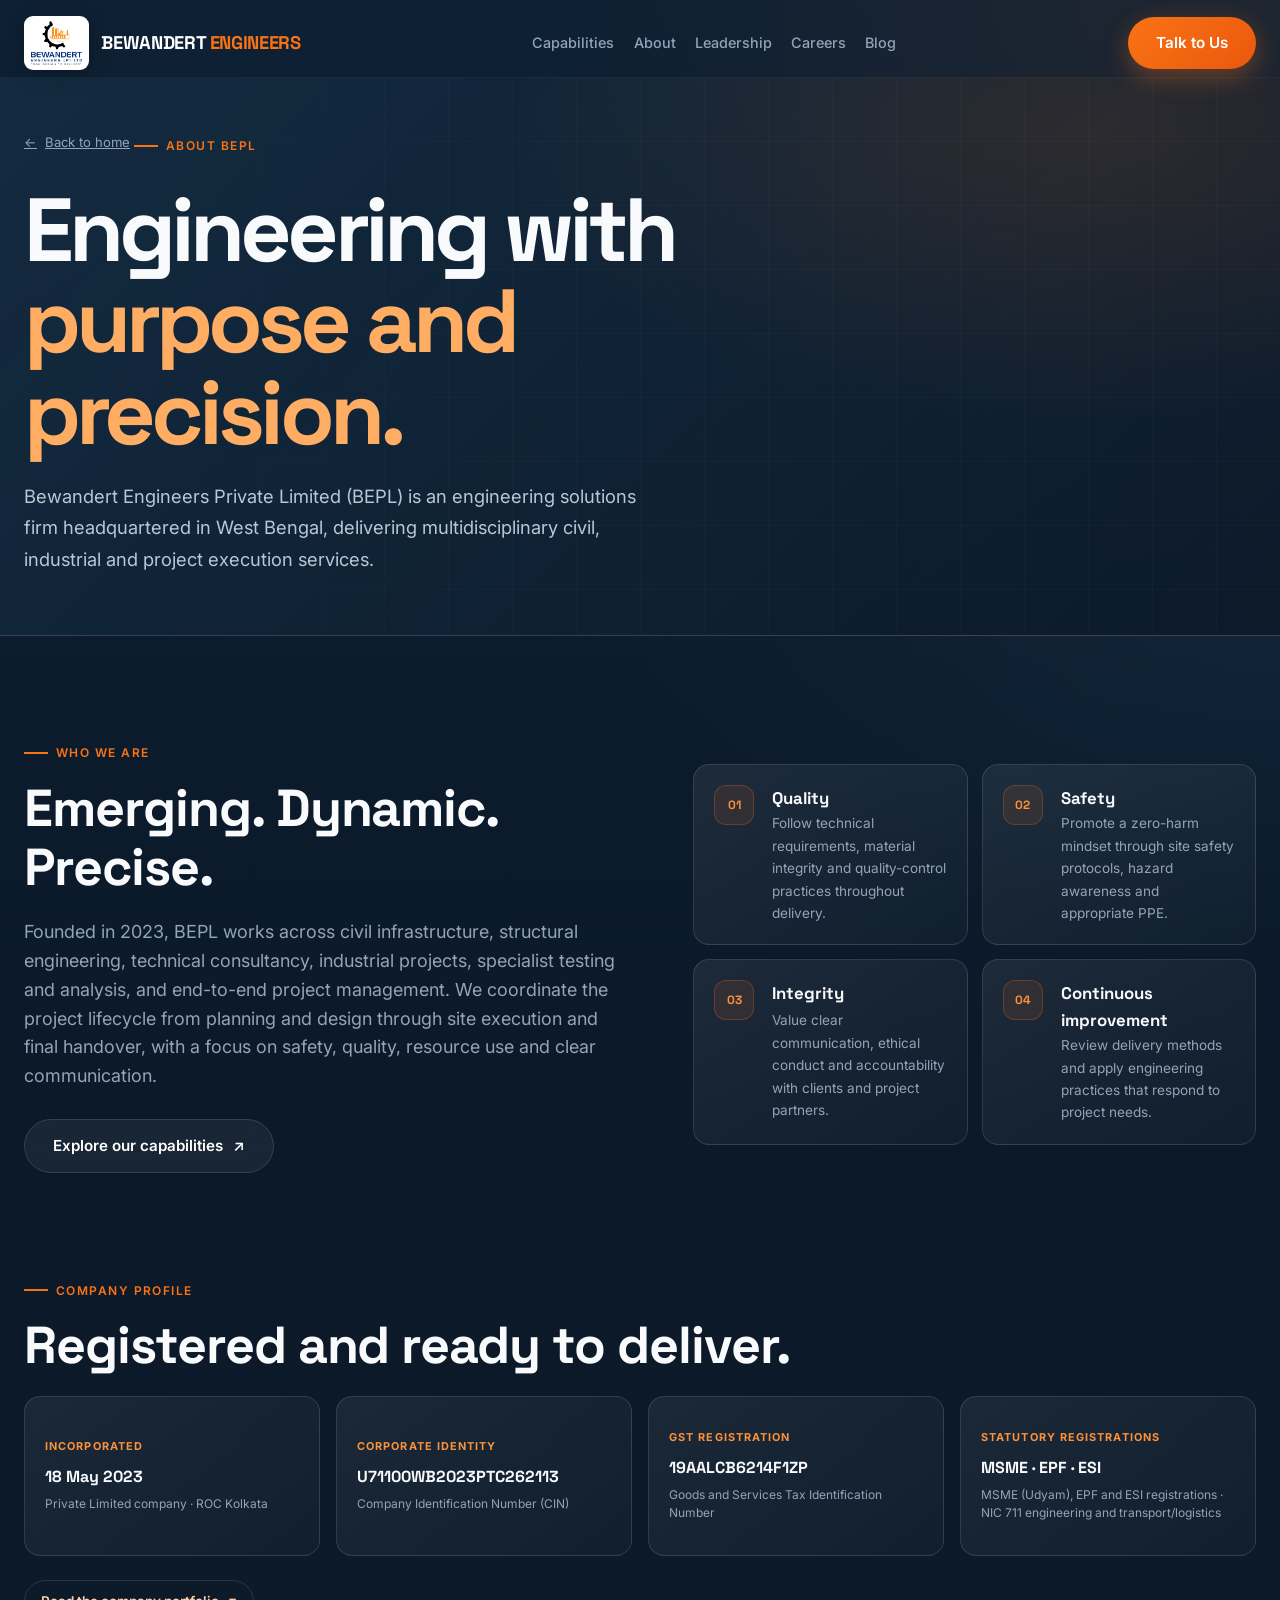
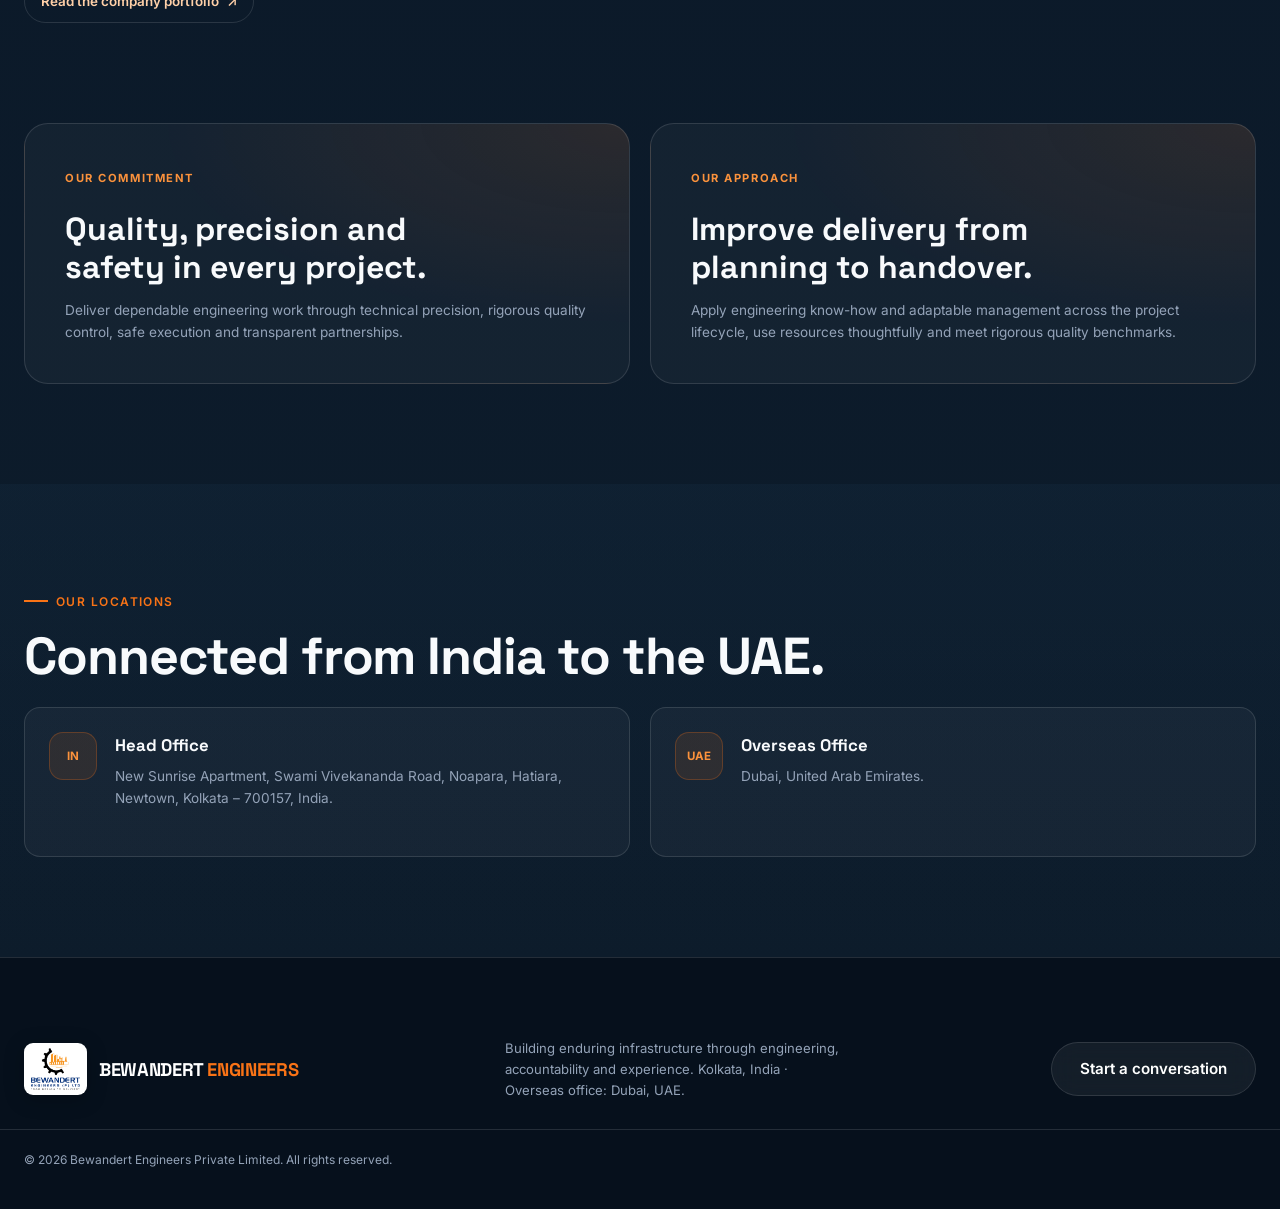
==== commit 5043354b: "Update website" ====
--- a/about.html
+++ b/about.html
@@ -29,12 +29,10 @@
       </a>
       <ul class="nav-links">
         <li><a href="index.html#capabilities">Capabilities</a></li>
-        <li><a href="#about-company" aria-current="page">About</a></li>
+        <li><a href="about.html">About</a></li>
         <li><a href="leadership.html">Leadership</a></li>
         <li><a href="careers.html">Careers</a></li>
-        <li><a href="index.html#policies">Policies</a></li>
-        <li><a href="index.html#contact">Contact</a></li>
-        <li><a href="index.html#ai">Info Assistant</a></li>
+        <li><a href="blog.html">Blog</a></li>
       </ul>
       <div class="nav-cta">
         <a href="index.html#contact" class="btn btn-primary">Talk to Us</a>
@@ -48,12 +46,10 @@
   <div class="mobile-overlay" id="mobileOverlay" aria-hidden="true"></div>
   <div class="mobile-menu" id="mobileMenu" aria-hidden="true" inert>
     <a href="index.html#capabilities">Capabilities</a>
-    <a href="#about-company" aria-current="page">About</a>
+    <a href="about.html#about-company" aria-current="page">About</a>
     <a href="leadership.html">Leadership</a>
     <a href="careers.html">Careers</a>
-    <a href="index.html#policies">Policies</a>
-    <a href="index.html#contact">Contact</a>
-    <a href="index.html#ai">Info Assistant</a>
+    <a href="blog.html">Blog</a>
     <a href="index.html#contact" class="btn btn-primary mobile-menu-cta">Talk to Us</a>
   </div>
 
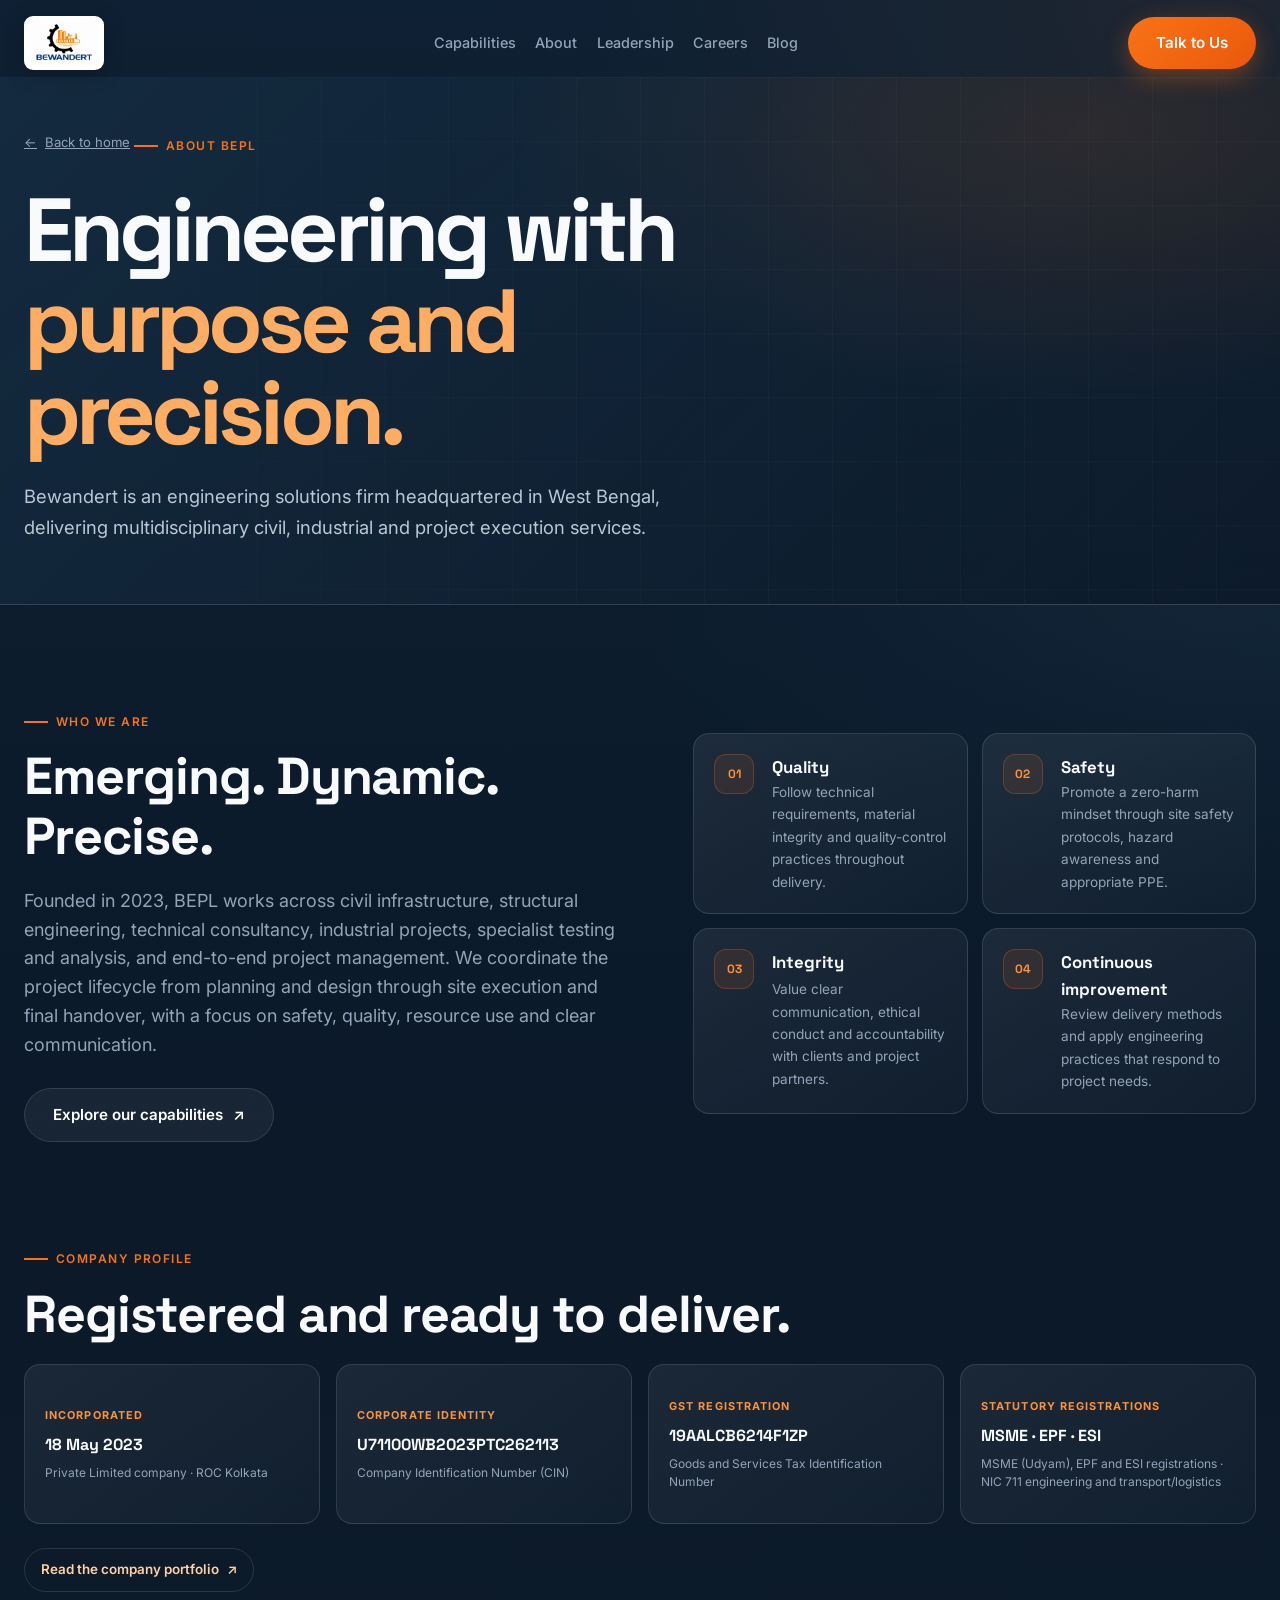
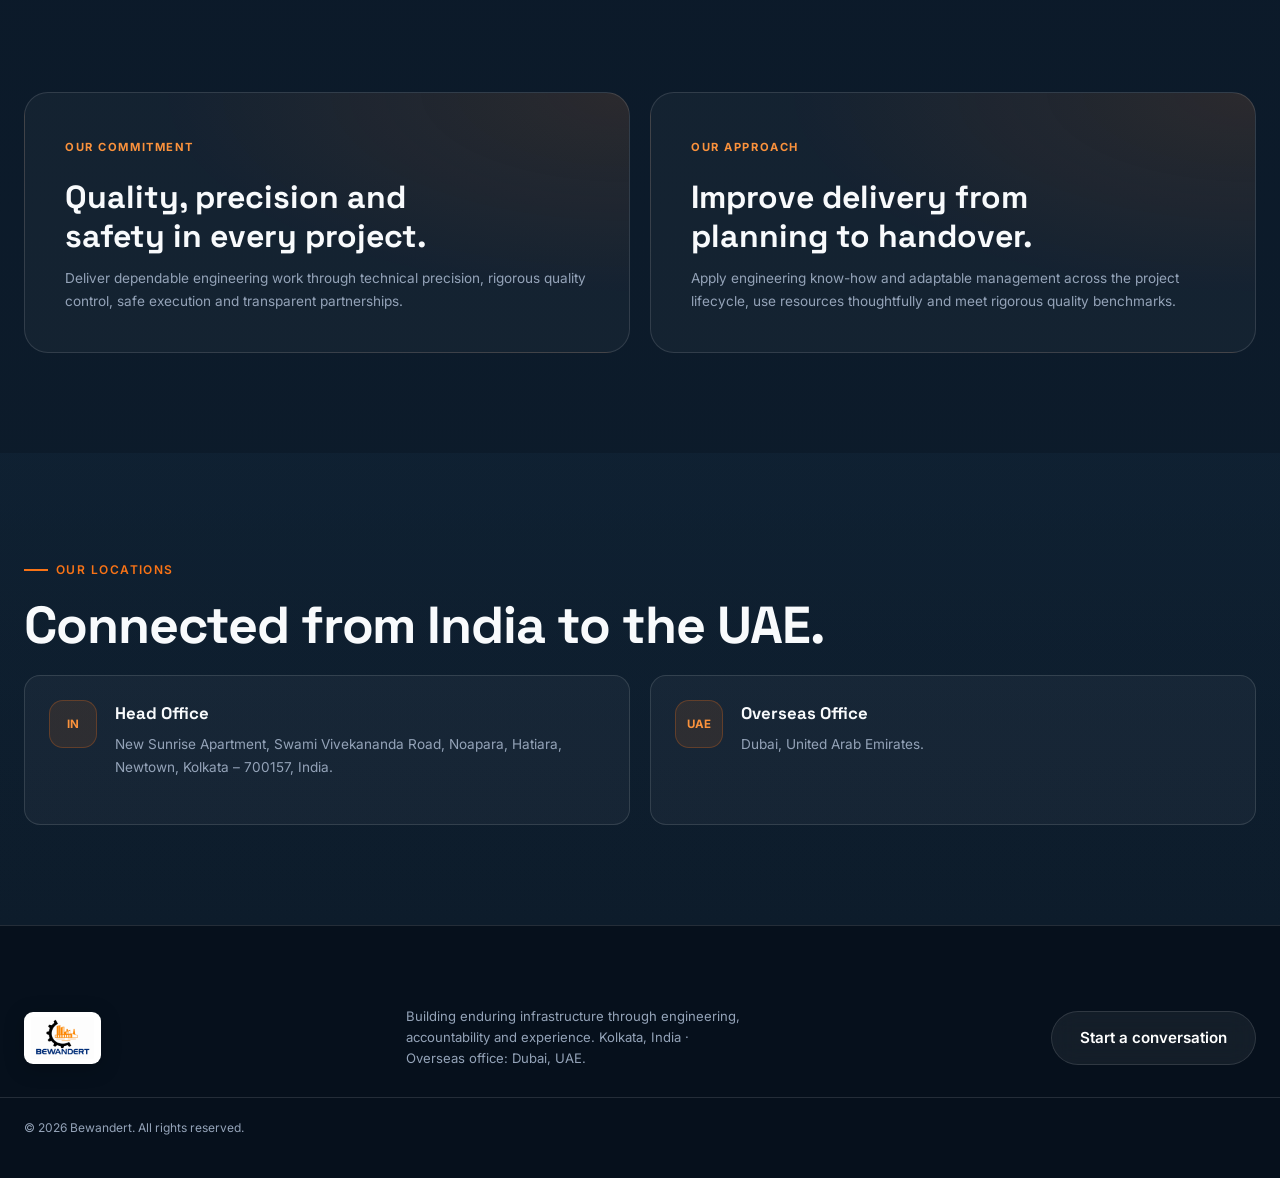
==== commit 6bf566aa: "Update website" ====
--- a/about.html
+++ b/about.html
@@ -3,18 +3,18 @@
 <head>
   <meta charset="UTF-8" />
   <meta name="viewport" content="width=device-width, initial-scale=1.0" />
-  <title>About BEPL | BEWANDERT Engineers Private Limited</title>
-  <meta name="description" content="Learn about BEWANDERT Engineers Private Limited, our engineering approach, values, registrations and offices in Kolkata and Dubai." />
+  <title>About Bewandert</title>
+  <meta name="description" content="Learn about Bewandert, our engineering approach, values, registrations and offices in Kolkata and Dubai." />
   <link rel="preconnect" href="https://fonts.googleapis.com" />
   <link rel="preconnect" href="https://fonts.gstatic.com" crossorigin />
   <link href="https://fonts.googleapis.com/css2?family=Inter:wght@300;400;500;600;700;800&family=Space+Grotesk:wght@400;500;600;700&display=swap" rel="stylesheet" />
   <link rel="stylesheet" href="styles.css" />
 </head>
 <body class="is-loading" aria-busy="true">
-  <div class="page-loader" id="pageLoader" role="status" aria-live="polite" aria-label="Loading BEPL website">
+  <div class="page-loader" id="pageLoader" role="status" aria-live="polite" aria-label="Loading Bewandert website">
     <div class="loader-orbit" aria-hidden="true"><span></span><span></span><span></span></div>
     <div class="loader-content">
-      <div class="loader-brand">BEPL</div>
+      <div class="loader-brand">Bewandert</div>
       <p class="loader-caption">ENGINEERING WHAT'S NEXT</p>
       <div class="loader-track" aria-hidden="true"><span></span></div>
       <p class="loader-status">Preparing your experience<span class="loader-dots" aria-hidden="true">...</span></p>
@@ -23,9 +23,8 @@
 
   <nav class="navbar" id="navbar" aria-label="Main navigation">
     <div class="container nav-inner">
-      <a href="index.html#home" class="logo" aria-label="BEPL home">
-        <img src="assets/bepl-logo.png" alt="BEWANDERT Engineers" />
-        <div class="logo-text">BEWANDERT <span>ENGINEERS</span></div>
+      <a href="index.html#home" class="logo" aria-label="Bewandert home">
+        <img src="assets/bepl-logo.png" alt="Bewandert" />
       </a>
       <ul class="nav-links">
         <li><a href="index.html#capabilities">Capabilities</a></li>
@@ -61,7 +60,7 @@
         <div class="section-label">About BEPL</div>
         <h1 class="leadership-page-title" id="about-title">Engineering with<br /><span>purpose and precision.</span></h1>
         <p class="leadership-page-intro">
-          Bewandert Engineers Private Limited (BEPL) is an engineering solutions firm headquartered in West Bengal, delivering multidisciplinary civil, industrial and project execution services.
+          Bewandert is an engineering solutions firm headquartered in West Bengal, delivering multidisciplinary civil, industrial and project execution services.
         </p>
       </div>
     </section>
@@ -174,14 +173,13 @@
 
   <footer class="footer leadership-footer">
     <div class="container leadership-footer-inner">
-      <a href="index.html#home" class="logo" aria-label="BEPL home">
-        <img src="assets/bepl-logo.png" alt="BEWANDERT Engineers" />
-        <div class="logo-text">BEWANDERT <span>ENGINEERS</span></div>
+      <a href="index.html#home" class="logo" aria-label="Bewandert home">
+        <img src="assets/bepl-logo.png" alt="Bewandert" />
       </a>
       <p>Building enduring infrastructure through engineering, accountability and experience. Kolkata, India · Overseas office: Dubai, UAE.</p>
       <a href="index.html#contact" class="btn btn-secondary">Start a conversation</a>
     </div>
-    <div class="container leadership-footer-bottom">© 2026 Bewandert Engineers Private Limited. All rights reserved.</div>
+    <div class="container leadership-footer-bottom">© 2026 Bewandert. All rights reserved.</div>
   </footer>
 
   <script src="script.js" defer></script>
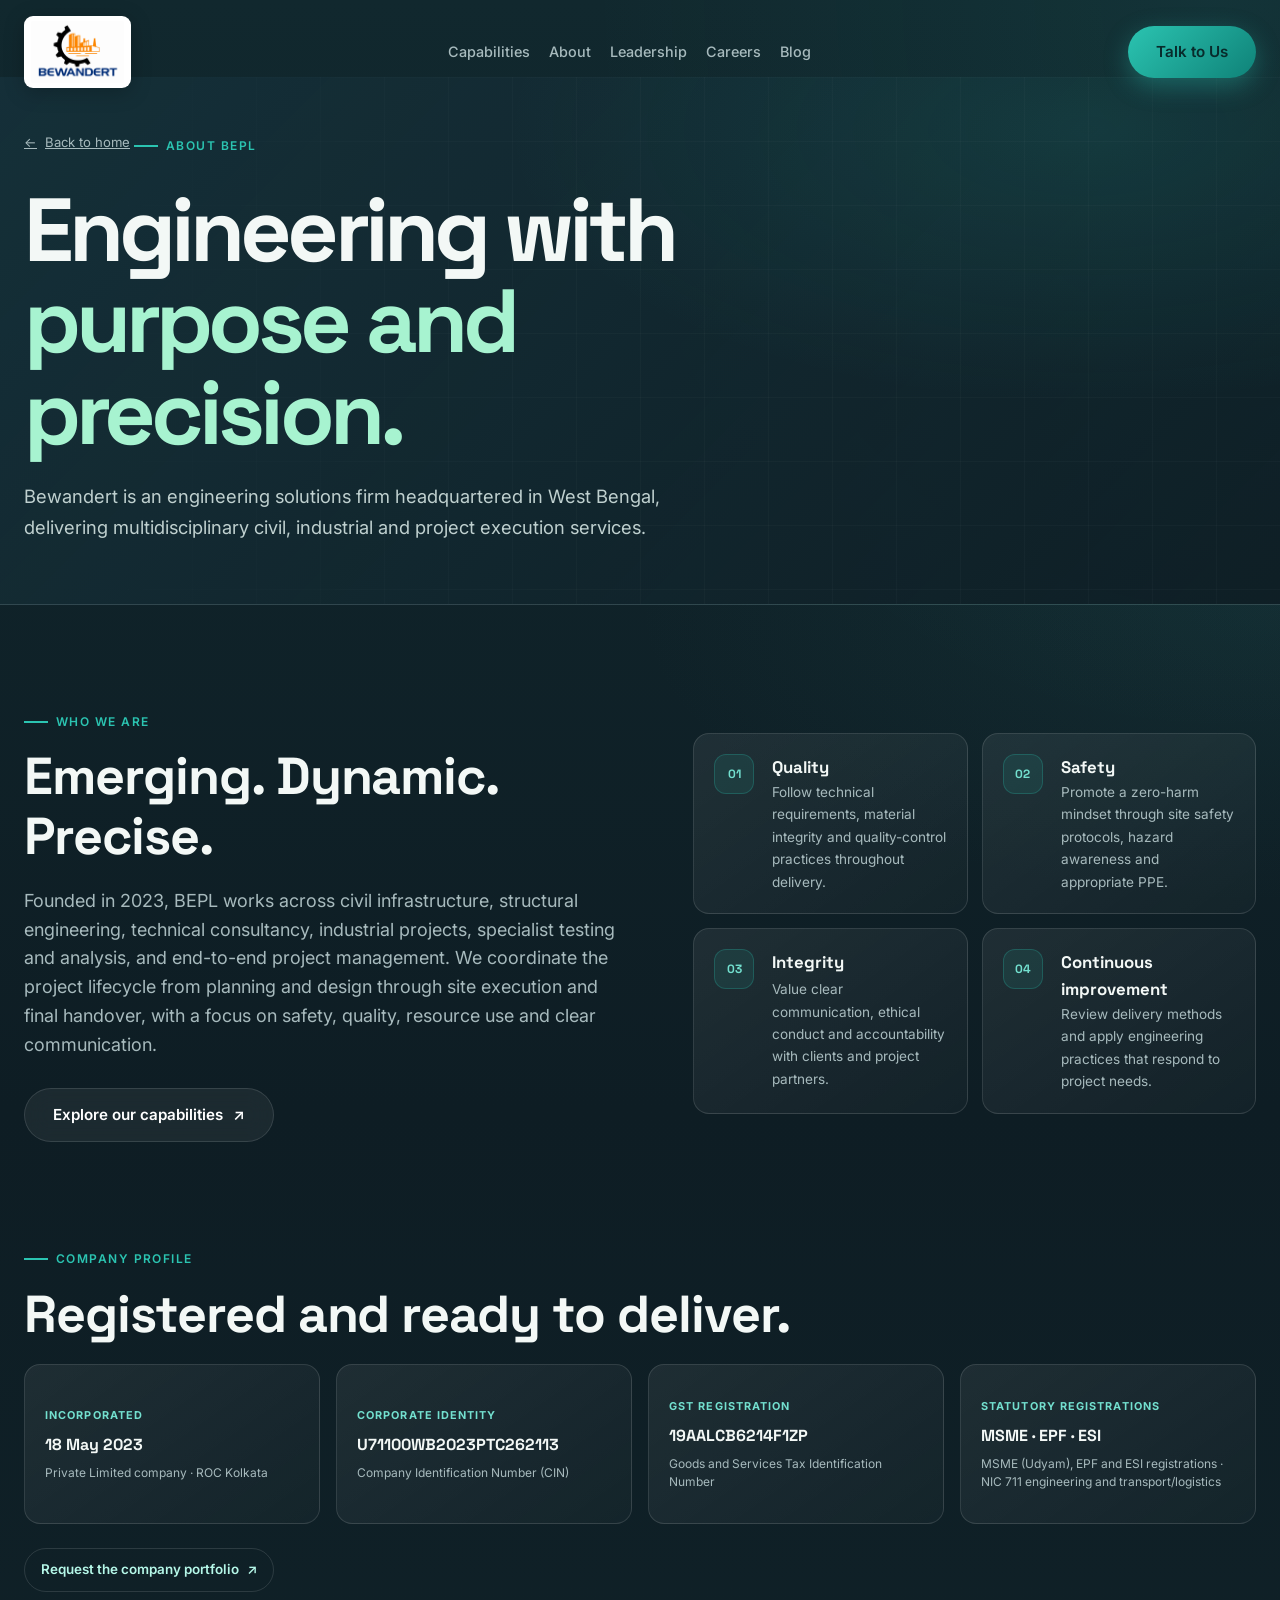
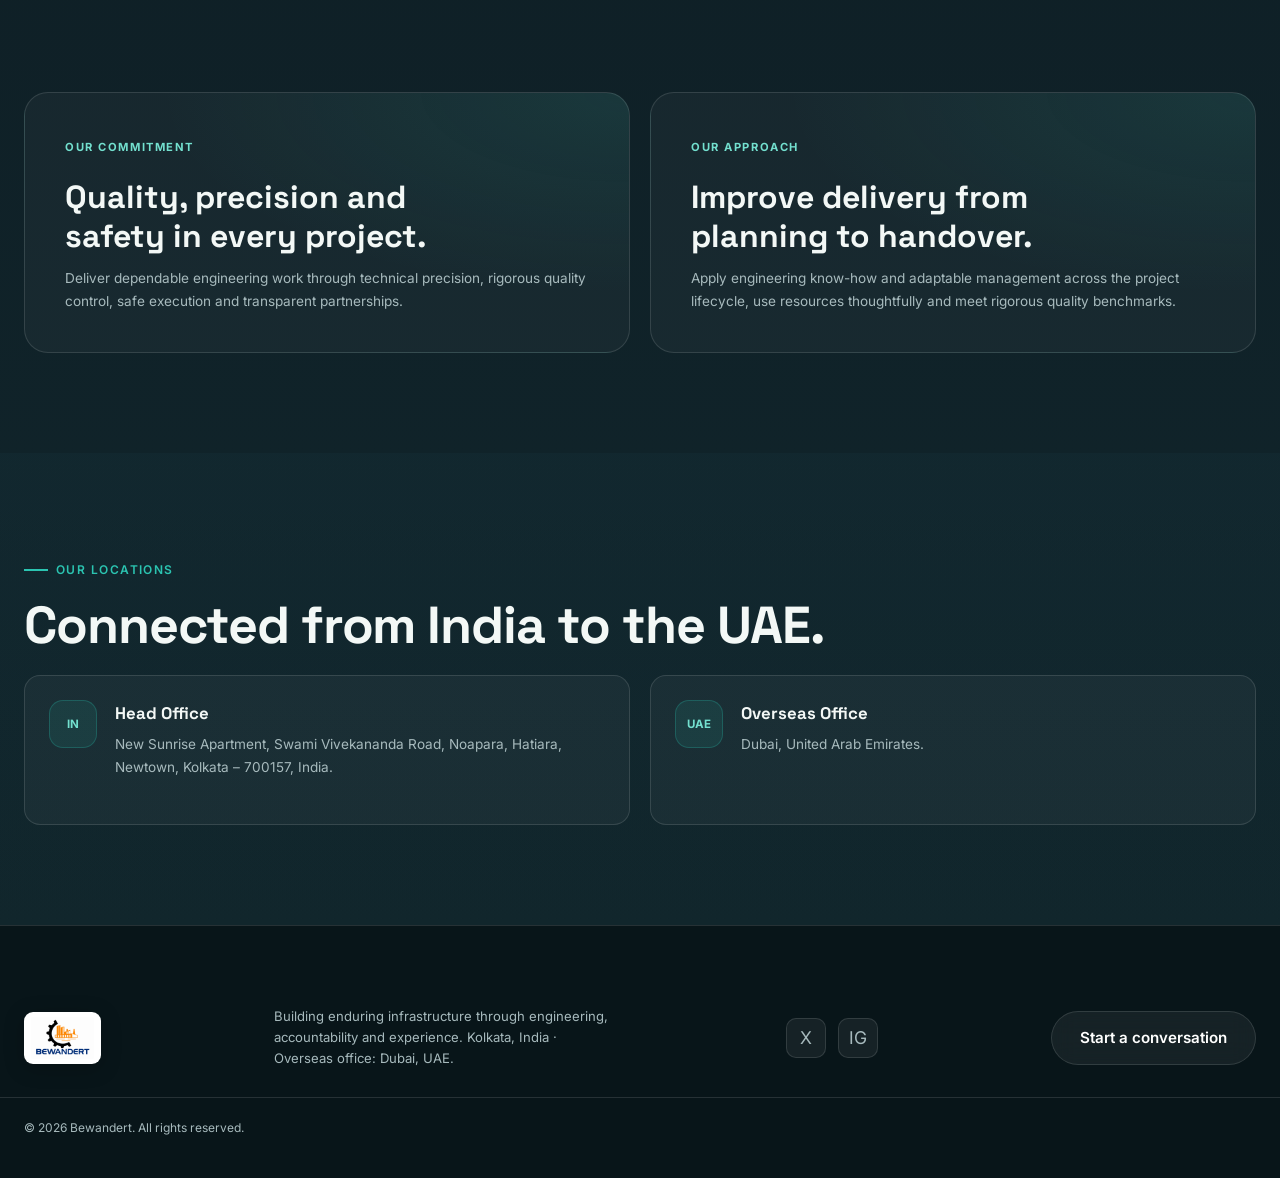
==== commit 6fe81831: "Update footer contact phone numbers" ====
--- a/about.html
+++ b/about.html
@@ -128,7 +128,7 @@
             <p>MSME (Udyam), EPF and ESI registrations · NIC 711 engineering and transport/logistics</p>
           </article>
         </div>
-        <a class="about-portfolio-link" href="assets/BEPL%20Portfolio-1.pdf" target="_blank" rel="noopener">Read the company portfolio <span aria-hidden="true">↗</span></a>
+        <a class="about-portfolio-link" href="mailto:info@beplkol.com?subject=Company%20portfolio%20request">Request the company portfolio <span aria-hidden="true">↗</span></a>
       </div>
     </section>
 
@@ -177,11 +177,15 @@
         <img src="assets/bepl-logo.png" alt="Bewandert" />
       </a>
       <p>Building enduring infrastructure through engineering, accountability and experience. Kolkata, India · Overseas office: Dubai, UAE.</p>
+      <div class="footer-social" aria-label="Follow BEPL">
+        <a href="https://x.com/beplkol" class="social-btn" target="_blank" rel="noopener noreferrer" aria-label="BEPL on X">X</a>
+        <a href="https://www.instagram.com/beplkol/" class="social-btn" target="_blank" rel="noopener noreferrer" aria-label="BEPL on Instagram">IG</a>
+      </div>
       <a href="index.html#contact" class="btn btn-secondary">Start a conversation</a>
     </div>
     <div class="container leadership-footer-bottom">© 2026 Bewandert. All rights reserved.</div>
   </footer>
 
-  <script src="script.js" defer></script>
+  <script src="script.js"></script>
 </body>
 </html>
--- a/styles.css
+++ b/styles.css
@@ -1,14 +1,14 @@
 :root {
-      --navy: #0B1929;
-      --navy-light: #142B40;
-      --navy-mid: #1E3C55;
-      --orange: #F97316;
-      --orange-glow: #FB923C;
-      --steel: #94A3B8;
-      --white: #F8FAFC;
+      --navy: #0E1D24;
+      --navy-light: #153039;
+      --navy-mid: #21464D;
+      --accent: #2BC4B1;
+      --accent-soft: #73E0CF;
+      --steel: #A7BABD;
+      --white: #F3F8F6;
       --glass: rgba(255, 255, 255, 0.06);
       --glass-border: rgba(255, 255, 255, 0.12);
-      --success: #22C55E;
+      --success: #5CCC8B;
       --radius: 16px;
       --radius-lg: 24px;
       --shadow: 0 25px 50px -12px rgba(0, 0, 0, 0.5);
@@ -52,8 +52,8 @@
       overflow: hidden;
       isolation: isolate;
       background:
-        radial-gradient(ellipse at 50% 48%, rgba(26, 47, 74, 0.72), transparent 48%),
-        linear-gradient(145deg, #07111f, #030811 70%);
+        radial-gradient(ellipse at 50% 48%, rgba(30, 66, 72, 0.72), transparent 48%),
+        linear-gradient(145deg, #081519, #030A0C 70%);
       transition: opacity 0.65s ease, visibility 0.65s ease;
     }
 
@@ -70,6 +70,7 @@
     }
 
     .page-loader.is-hidden {
+      display: none;
       visibility: hidden;
       opacity: 0;
       pointer-events: none;
@@ -88,7 +89,7 @@
     .loader-orbit::after {
       position: absolute;
       inset: 12%;
-      border: 1px solid rgba(249, 115, 22, 0.16);
+      border: 1px solid rgba(43, 196, 177, 0.16);
       border-radius: 50%;
       content: '';
     }
@@ -105,8 +106,8 @@
       width: 8px;
       height: 8px;
       border-radius: 50%;
-      background: var(--orange);
-      box-shadow: 0 0 18px rgba(249, 115, 22, 0.9);
+      background: var(--accent);
+      box-shadow: 0 0 18px rgba(43, 196, 177, 0.9);
     }
 
     .loader-orbit span:nth-child(2) {
@@ -144,12 +145,12 @@
       letter-spacing: 0.2em;
       line-height: 1;
       padding-left: 0.2em;
-      text-shadow: 0 0 38px rgba(249, 115, 22, 0.22);
+      text-shadow: 0 0 38px rgba(43, 196, 177, 0.22);
     }
 
     .loader-caption {
       margin-top: 16px;
-      color: var(--orange-glow);
+      color: var(--accent-soft);
       font-size: 0.68rem;
       font-weight: 600;
       letter-spacing: 0.22em;
@@ -169,8 +170,8 @@
       width: 0;
       height: 100%;
       border-radius: inherit;
-      background: linear-gradient(90deg, var(--orange), #ffd3a8);
-      box-shadow: 0 0 16px rgba(249, 115, 22, 0.75);
+      background: linear-gradient(90deg, var(--accent), #C7FFF2);
+      box-shadow: 0 0 16px rgba(43, 196, 177, 0.75);
       transition: width 0.55s cubic-bezier(0.22, 1, 0.36, 1);
     }
 
@@ -206,7 +207,7 @@
     ::-webkit-scrollbar { width: 8px; }
     ::-webkit-scrollbar-track { background: var(--navy); }
     ::-webkit-scrollbar-thumb { background: var(--navy-mid); border-radius: 4px; }
-    ::-webkit-scrollbar-thumb:hover { background: var(--orange); }
+    ::-webkit-scrollbar-thumb:hover { background: var(--accent); }
 
     /* ========== UTILITY ========== */
     .container {
@@ -229,7 +230,7 @@
       font-weight: 600;
       letter-spacing: 0.12em;
       text-transform: uppercase;
-      color: var(--orange);
+      color: var(--accent);
       margin-bottom: 16px;
     }
 
@@ -237,7 +238,7 @@
       content: '';
       width: 24px;
       height: 2px;
-      background: var(--orange);
+      background: var(--accent);
     }
 
     .section-title {
@@ -286,14 +287,14 @@
     }
 
     .btn-primary {
-      background: linear-gradient(135deg, var(--orange), #EA580C);
-      color: white;
-      box-shadow: 0 8px 24px rgba(249, 115, 22, 0.35);
+      background: linear-gradient(135deg, var(--accent), #0F8278);
+      color: #082B2B;
+      box-shadow: 0 8px 24px rgba(43, 196, 177, 0.35);
     }
 
     .btn-primary:hover {
       transform: translateY(-2px);
-      box-shadow: 0 12px 32px rgba(249, 115, 22, 0.5);
+      box-shadow: 0 12px 32px rgba(43, 196, 177, 0.5);
     }
 
     .btn-secondary {
@@ -332,7 +333,7 @@
     }
 
     .navbar.scrolled {
-      background: rgba(10, 22, 40, 0.85);
+      background: rgba(14, 29, 36, 0.85);
       backdrop-filter: blur(20px);
       border-bottom: 1px solid var(--glass-border);
       padding: 12px 0;
@@ -355,7 +356,7 @@
 
     .logo img {
       display: block;
-      height: 54px;
+      height: 72px;
       width: auto;
       max-width: 100%;
       padding: 4px 6px;
@@ -374,7 +375,7 @@
     }
 
     .logo-text span {
-      color: var(--orange);
+      color: var(--accent);
     }
 
     .nav-links {
@@ -408,7 +409,7 @@
       left: 0;
       width: 0;
       height: 2px;
-      background: var(--orange);
+      background: var(--accent);
       transition: width var(--transition);
     }
 
@@ -451,9 +452,9 @@
       inset: 0;
       z-index: 0;
       background:
-        radial-gradient(ellipse 65% 70% at 83% 42%, rgba(249, 115, 22, 0.14) 0%, transparent 64%),
-        radial-gradient(ellipse 70% 65% at 16% 78%, rgba(31, 81, 116, 0.5) 0%, transparent 68%),
-        linear-gradient(145deg, #0e2033 0%, var(--navy) 62%, #081321 100%);
+        radial-gradient(ellipse 65% 70% at 83% 42%, rgba(43, 196, 177, 0.14) 0%, transparent 64%),
+        radial-gradient(ellipse 70% 65% at 16% 78%, rgba(42, 104, 103, 0.5) 0%, transparent 68%),
+        linear-gradient(145deg, #11282E 0%, var(--navy) 62%, #0A171B 100%);
     }
 
     /* Animated grid */
@@ -485,7 +486,7 @@
       position: absolute;
       width: 4px;
       height: 4px;
-      background: var(--orange);
+      background: var(--accent);
       border-radius: 50%;
       opacity: 0.4;
       animation: floatParticle 12s infinite ease-in-out;
@@ -510,12 +511,12 @@
       align-items: center;
       gap: 8px;
       padding: 6px 14px;
-      background: rgba(249, 115, 22, 0.12);
-      border: 1px solid rgba(249, 115, 22, 0.3);
+      background: rgba(43, 196, 177, 0.12);
+      border: 1px solid rgba(43, 196, 177, 0.3);
       border-radius: 999px;
       font-size: 0.8rem;
       font-weight: 600;
-      color: var(--orange-glow);
+      color: var(--accent-soft);
       margin-bottom: 24px;
     }
 
@@ -542,7 +543,7 @@
     }
 
     .hero h1 .gradient {
-      background: linear-gradient(135deg, var(--orange) 0%, #FDBA74 100%);
+      background: linear-gradient(135deg, var(--accent) 0%, #A7F3D0 100%);
       -webkit-background-clip: text;
       -webkit-text-fill-color: transparent;
       background-clip: text;
@@ -598,7 +599,7 @@
     .hero-card {
       position: absolute;
       inset: 0;
-      background: linear-gradient(145deg, rgba(26, 47, 74, 0.9), rgba(10, 22, 40, 0.95));
+      background: linear-gradient(145deg, rgba(30, 66, 72, 0.9), rgba(14, 29, 36, 0.95));
       border: 1px solid var(--glass-border);
       border-radius: var(--radius-lg);
       overflow: hidden;
@@ -648,7 +649,7 @@
     }
 
     .hero-office-badge {
-      color: var(--orange-glow);
+      color: var(--accent-soft);
       font-size: 0.75rem;
       font-weight: 600;
       white-space: nowrap;
@@ -656,9 +657,9 @@
 
     .project-preview {
       flex: 1;
-      background: linear-gradient(180deg, rgba(249, 115, 22, 0.08) 0%, transparent 100%);
+      background: linear-gradient(180deg, rgba(43, 196, 177, 0.08) 0%, transparent 100%);
       border-radius: 12px;
-      border: 1px solid rgba(249, 115, 22, 0.15);
+      border: 1px solid rgba(43, 196, 177, 0.15);
       position: relative;
       overflow: hidden;
       display: flex;
@@ -671,7 +672,7 @@
       position: absolute;
       width: 180px;
       height: 180px;
-      background: radial-gradient(circle, rgba(249, 115, 22, 0.25) 0%, transparent 70%);
+      background: radial-gradient(circle, rgba(43, 196, 177, 0.25) 0%, transparent 70%);
       top: 50%;
       left: 50%;
       transform: translate(-50%, -50%);
@@ -686,7 +687,7 @@
     .crane-icon {
       font-size: 4.5rem;
       z-index: 1;
-      filter: drop-shadow(0 10px 20px rgba(249, 115, 22, 0.3));
+      filter: drop-shadow(0 10px 20px rgba(43, 196, 177, 0.3));
       animation: floatY 5s ease-in-out infinite;
     }
 
@@ -732,7 +733,7 @@
       padding: 40px 0;
       border-top: 1px solid var(--glass-border);
       border-bottom: 1px solid var(--glass-border);
-      background: rgba(18, 35, 61, 0.4);
+      background: rgba(21, 48, 57, 0.4);
     }
 
     .trust-inner {
@@ -773,12 +774,48 @@
       background: linear-gradient(180deg, var(--navy) 0%, var(--navy-light) 100%);
     }
 
+    .work-gallery {
+      background: var(--navy-light);
+    }
+
+    .work-gallery-grid {
+      display: grid;
+      grid-template-columns: repeat(4, minmax(0, 1fr));
+      gap: 20px;
+    }
+
+    .work-gallery-card {
+      overflow: hidden;
+      border: 1px solid var(--glass-border);
+      border-radius: var(--radius);
+      background: rgba(255, 255, 255, 0.045);
+    }
+
+    .work-gallery-card img {
+      display: block;
+      width: 100%;
+      aspect-ratio: 4 / 3;
+      object-fit: cover;
+      transition: transform var(--transition);
+    }
+
+    .work-gallery-card:hover img {
+      transform: scale(1.04);
+    }
+
+    .work-gallery-card figcaption {
+      padding: 14px 16px;
+      color: #D4E5E2;
+      font-size: 0.9rem;
+      font-weight: 600;
+    }
+
     .sector-strip {
       padding: 56px 0;
       border-top: 1px solid var(--glass-border);
       border-bottom: 1px solid var(--glass-border);
       background:
-        radial-gradient(ellipse at 90% 0%, rgba(249, 115, 22, 0.09), transparent 55%),
+        radial-gradient(ellipse at 90% 0%, rgba(43, 196, 177, 0.09), transparent 55%),
         rgba(255, 255, 255, 0.025);
     }
 
@@ -813,7 +850,7 @@
       border: 1px solid var(--glass-border);
       border-radius: 999px;
       background: rgba(255, 255, 255, 0.045);
-      color: #d8e1eb;
+      color: #D4E5E2;
       font-size: 0.8rem;
       font-weight: 600;
     }
@@ -844,14 +881,14 @@
       left: 0;
       right: 0;
       height: 3px;
-      background: linear-gradient(90deg, var(--orange), transparent);
+      background: linear-gradient(90deg, var(--accent), transparent);
       opacity: 0;
       transition: opacity var(--transition);
     }
 
     .cap-card:hover {
       background: rgba(255, 255, 255, 0.08);
-      border-color: rgba(249, 115, 22, 0.3);
+      border-color: rgba(43, 196, 177, 0.3);
       transform: translateY(-6px);
       box-shadow: 0 20px 40px rgba(0, 0, 0, 0.3);
     }
@@ -863,8 +900,8 @@
     .cap-icon {
       width: 56px;
       height: 56px;
-      background: linear-gradient(135deg, rgba(249, 115, 22, 0.2), rgba(249, 115, 22, 0.05));
-      border: 1px solid rgba(249, 115, 22, 0.25);
+      background: linear-gradient(135deg, rgba(43, 196, 177, 0.2), rgba(43, 196, 177, 0.05));
+      border: 1px solid rgba(43, 196, 177, 0.25);
       border-radius: 14px;
       display: flex;
       align-items: center;
@@ -929,8 +966,8 @@
       justify-content: flex-end;
       padding: 32px;
       background:
-        radial-gradient(ellipse at 30% 20%, rgba(249, 115, 22, 0.15) 0%, transparent 50%),
-        linear-gradient(180deg, transparent 40%, rgba(10, 22, 40, 0.9) 100%);
+        radial-gradient(ellipse at 30% 20%, rgba(43, 196, 177, 0.15) 0%, transparent 50%),
+        linear-gradient(180deg, transparent 40%, rgba(14, 29, 36, 0.9) 100%);
     }
 
     .about-visual h3 {
@@ -965,7 +1002,7 @@
     }
 
     .about-pillar span {
-      color: var(--orange-glow);
+      color: var(--accent-soft);
       font-size: 0.68rem;
       font-weight: 700;
       letter-spacing: 0.12em;
@@ -988,12 +1025,12 @@
       width: 40px;
       height: 40px;
       min-width: 40px;
-      background: rgba(249, 115, 22, 0.12);
+      background: rgba(43, 196, 177, 0.12);
       border-radius: 10px;
       display: flex;
       align-items: center;
       justify-content: center;
-      color: var(--orange);
+      color: var(--accent);
       font-size: 1.1rem;
     }
 
@@ -1012,8 +1049,8 @@
     .leadership {
       overflow: hidden;
       background:
-        radial-gradient(ellipse 70% 70% at 100% 0%, rgba(249, 115, 22, 0.08), transparent 65%),
-        linear-gradient(145deg, #142b40, #102338 72%, #0c1b2b);
+        radial-gradient(ellipse 70% 70% at 100% 0%, rgba(43, 196, 177, 0.08), transparent 65%),
+        linear-gradient(145deg, #153039, #142D34 72%, #0D2025);
     }
 
     .leadership-portfolio-link {
@@ -1022,10 +1059,10 @@
       gap: 8px;
       margin: -24px 0 32px;
       padding: 10px 16px;
-      border: 1px solid rgba(249, 115, 22, 0.35);
+      border: 1px solid rgba(43, 196, 177, 0.35);
       border-radius: 999px;
-      background: rgba(249, 115, 22, 0.08);
-      color: #ffd0a8;
+      background: rgba(43, 196, 177, 0.08);
+      color: #B5F7E8;
       font-size: 0.84rem;
       font-weight: 600;
       transition: background var(--transition), border-color var(--transition), transform var(--transition);
@@ -1033,8 +1070,8 @@
 
     .leadership-portfolio-link:hover {
       transform: translateY(-2px);
-      border-color: var(--orange);
-      background: rgba(249, 115, 22, 0.16);
+      border-color: var(--accent);
+      background: rgba(43, 196, 177, 0.16);
     }
 
     .leaders-grid {
@@ -1064,14 +1101,14 @@
       left: 24px;
       height: 2px;
       border-radius: 0 0 999px 999px;
-      background: linear-gradient(90deg, transparent, var(--orange), transparent);
+      background: linear-gradient(90deg, transparent, var(--accent), transparent);
       content: '';
       opacity: 0.7;
     }
 
     .leader-card:hover {
       transform: translateY(-8px);
-      border-color: rgba(249, 115, 22, 0.35);
+      border-color: rgba(43, 196, 177, 0.35);
       box-shadow: 0 20px 40px rgba(0, 0, 0, 0.25);
     }
 
@@ -1082,8 +1119,8 @@
       border-radius: 50%;
       background:
         radial-gradient(circle at 32% 25%, rgba(255, 255, 255, 0.16), transparent 45%),
-        linear-gradient(145deg, #234762, #10243a);
-      border: 3px solid rgba(249, 115, 22, 0.4);
+        linear-gradient(145deg, #2B5960, #142D34);
+      border: 3px solid rgba(43, 196, 177, 0.4);
       margin: 0 auto 18px;
       display: flex;
       align-items: center;
@@ -1092,8 +1129,8 @@
       font-size: 1.35rem;
       font-weight: 700;
       letter-spacing: 0.04em;
-      color: #ffd0a8;
-      box-shadow: 0 8px 24px rgba(0, 0, 0, 0.2), inset 0 0 22px rgba(249, 115, 22, 0.1);
+      color: #B5F7E8;
+      box-shadow: 0 8px 24px rgba(0, 0, 0, 0.2), inset 0 0 22px rgba(43, 196, 177, 0.1);
     }
 
     .leader-card h3 {
@@ -1105,7 +1142,7 @@
 
     .leader-role {
       font-size: 0.8rem;
-      color: var(--orange);
+      color: var(--accent);
       font-weight: 500;
       margin-bottom: 12px;
     }
@@ -1152,8 +1189,8 @@
       min-height: 70vh;
       padding-top: 77px;
       background:
-        radial-gradient(ellipse 70% 42% at 95% 0%, rgba(249, 115, 22, 0.075), transparent 70%),
-        linear-gradient(180deg, #0e2033 0, var(--navy) 44%, #0d1c2b 100%);
+        radial-gradient(ellipse 70% 42% at 95% 0%, rgba(43, 196, 177, 0.075), transparent 70%),
+        linear-gradient(180deg, #11282E 0, var(--navy) 44%, #11262C 100%);
     }
 
     .leadership-hero {
@@ -1161,8 +1198,8 @@
       overflow: hidden;
       border-bottom: 1px solid var(--glass-border);
       background:
-        radial-gradient(ellipse 70% 80% at 85% 10%, rgba(249, 115, 22, 0.12), transparent 65%),
-        linear-gradient(135deg, rgba(20, 43, 64, 0.94), rgba(11, 25, 41, 0.78));
+        radial-gradient(ellipse 70% 80% at 85% 10%, rgba(43, 196, 177, 0.12), transparent 65%),
+        linear-gradient(135deg, rgba(21, 48, 57, 0.94), rgba(14, 29, 36, 0.78));
     }
 
     .leadership-hero-grid {
@@ -1206,13 +1243,13 @@
     }
 
     .leadership-page-title span {
-      color: #ffad63;
+      color: #A7F3D0;
     }
 
     .leadership-page-intro {
       max-width: 640px;
       margin-top: 22px;
-      color: #bac7d5;
+      color: #BFD0CF;
       font-size: clamp(1rem, 2vw, 1.15rem);
       line-height: 1.7;
     }
@@ -1239,7 +1276,7 @@
 
     .leadership-directory {
       background:
-        radial-gradient(ellipse 80% 45% at 100% 25%, rgba(31, 81, 116, 0.14), transparent 70%);
+        radial-gradient(ellipse 80% 45% at 100% 25%, rgba(42, 104, 103, 0.14), transparent 70%);
     }
 
     .leadership-directory-heading {
@@ -1272,79 +1309,44 @@
       left: 16px;
     }
 
-    .leader-photo-placeholder {
+    .leader-photo {
       position: relative;
       display: flex;
       min-height: 235px;
-      flex-direction: column;
-      align-items: center;
-      justify-content: space-between;
       overflow: hidden;
       padding: 16px;
       border: 1px solid rgba(255, 255, 255, 0.12);
       border-radius: 12px;
-      background:
-        radial-gradient(ellipse at 50% 45%, rgba(249, 115, 22, 0.16), transparent 56%),
-        linear-gradient(145deg, #203d56, #102236 72%);
-      isolation: isolate;
-    }
-
-    .leader-photo-placeholder::before {
+      background: #142F38;
+    }
+
+    .leader-photo img {
       position: absolute;
-      z-index: -1;
-      top: 56px;
-      left: calc(50% - 38px);
-      width: 76px;
-      height: 76px;
-      border: 1px solid rgba(255, 208, 168, 0.6);
-      border-radius: 50%;
-      background: linear-gradient(145deg, rgba(255, 208, 168, 0.3), rgba(249, 115, 22, 0.08));
-      box-shadow: 0 0 40px rgba(249, 115, 22, 0.16);
-      content: '';
-    }
-
-    .leader-photo-placeholder::after {
-      position: absolute;
-      z-index: -1;
-      top: 145px;
-      left: calc(50% - 76px);
-      width: 152px;
-      height: 112px;
-      border: 1px solid rgba(255, 208, 168, 0.48);
-      border-radius: 90px 90px 20px 20px;
-      background: linear-gradient(145deg, rgba(255, 208, 168, 0.24), rgba(30, 60, 85, 0.22));
-      content: '';
-    }
-
-    .leader-photo-role,
-    .leader-photo-pending {
-      align-self: flex-start;
-      color: #ffe0c5;
+      inset: 0;
+      width: 100%;
+      height: 100%;
+      object-fit: cover;
+    }
+
+    .leader-photo-role {
+      position: relative;
+      padding: 5px 8px;
+      border: 1px solid rgba(255, 255, 255, 0.2);
+      border-radius: 999px;
+      background: rgba(5, 12, 20, 0.7);
+      color: #CAFFF3;
       font-size: 0.68rem;
       font-weight: 700;
       letter-spacing: 0.1em;
       text-transform: uppercase;
     }
 
-    .leader-photo-pending {
-      align-self: center;
-      margin-top: auto;
-      padding: 5px 10px;
-      border: 1px solid rgba(255, 255, 255, 0.15);
-      border-radius: 999px;
-      background: rgba(5, 12, 20, 0.55);
-      color: #e3eaf1;
-      font-size: 0.62rem;
-      letter-spacing: 0.06em;
-      text-transform: none;
-    }
-
     .leader-profile-card .leader-role {
       min-height: 38px;
       margin: 18px 0 5px;
     }
 
-    .leader-name-placeholder {
+    .leader-name {
       color: var(--white);
       font-family: 'Space Grotesk', sans-serif;
       font-size: 1.08rem;
@@ -1359,7 +1361,7 @@
       margin-top: 16px;
     }
 
-    .leader-link-placeholder {
+    .leader-social-link {
       display: inline-flex;
       align-items: center;
       align-self: flex-start;
@@ -1369,23 +1371,31 @@
       border: 1px solid rgba(255, 255, 255, 0.1);
       border-radius: 999px;
       background: rgba(255, 255, 255, 0.035);
-      color: #aab6c4;
+      color: #A8BFBD;
       font-size: 0.68rem;
       line-height: 1.35;
-    }
-
-    .leader-link-placeholder::before {
+      text-decoration: none;
+      transition: all var(--transition);
+    }
+
+    .leader-social-link::before {
       display: grid;
       width: 16px;
       height: 16px;
       flex: 0 0 16px;
       place-items: center;
       border-radius: 3px;
-      background: #526477;
+      background: #32605E;
       color: white;
       content: 'in';
       font-size: 0.58rem;
       font-weight: 700;
+    }
+
+    .leader-social-link:hover {
+      border-color: rgba(43, 196, 177, 0.45);
+      background: rgba(43, 196, 177, 0.12);
+      color: var(--white);
     }
 
     .leadership-details-note {
@@ -1433,6 +1443,10 @@
       max-width: 340px;
       color: var(--steel);
       font-size: 0.82rem;
+    }
+
+    .leadership-footer-inner .footer-social {
+      flex: 0 0 auto;
     }
 
     .leadership-footer-bottom {
@@ -1461,14 +1475,14 @@
 
     .career-pathway-card:hover {
       transform: translateY(-5px);
-      border-color: rgba(249, 115, 22, 0.45);
-      background: linear-gradient(150deg, rgba(249, 115, 22, 0.1), rgba(255, 255, 255, 0.035));
+      border-color: rgba(43, 196, 177, 0.45);
+      background: linear-gradient(150deg, rgba(43, 196, 177, 0.1), rgba(255, 255, 255, 0.035));
     }
 
     .career-pathway-number {
       display: inline-block;
       margin-bottom: 26px;
-      color: var(--orange-glow);
+      color: var(--accent-soft);
       font-family: 'Space Grotesk', sans-serif;
       font-size: 0.8rem;
       font-weight: 700;
@@ -1496,10 +1510,10 @@
       gap: 32px;
       margin-top: 48px;
       padding: 32px;
-      border: 1px solid rgba(249, 115, 22, 0.25);
+      border: 1px solid rgba(43, 196, 177, 0.25);
       border-radius: var(--radius-lg);
       background:
-        radial-gradient(ellipse at 90% 0%, rgba(249, 115, 22, 0.12), transparent 55%),
+        radial-gradient(ellipse at 90% 0%, rgba(43, 196, 177, 0.12), transparent 55%),
         rgba(255, 255, 255, 0.035);
     }
 
@@ -1527,7 +1541,7 @@
 
     .about-company-section {
       background:
-        radial-gradient(ellipse 70% 65% at 100% 0%, rgba(31, 81, 116, 0.14), transparent 72%);
+        radial-gradient(ellipse 70% 65% at 100% 0%, rgba(42, 104, 103, 0.14), transparent 72%);
     }
 
     .about-company-grid {
@@ -1567,10 +1581,10 @@
       height: 40px;
       grid-row: span 2;
       place-items: center;
-      border: 1px solid rgba(249, 115, 22, 0.25);
+      border: 1px solid rgba(43, 196, 177, 0.25);
       border-radius: 12px;
-      background: rgba(249, 115, 22, 0.1);
-      color: var(--orange-glow);
+      background: rgba(43, 196, 177, 0.1);
+      color: var(--accent-soft);
       font-family: 'Space Grotesk', sans-serif;
       font-size: 0.75rem;
       font-weight: 700;
@@ -1606,12 +1620,12 @@
       border: 1px solid var(--glass-border);
       border-radius: var(--radius-lg);
       background:
-        radial-gradient(ellipse at 100% 0%, rgba(249, 115, 22, 0.1), transparent 55%),
+        radial-gradient(ellipse at 100% 0%, rgba(43, 196, 177, 0.1), transparent 55%),
         rgba(255, 255, 255, 0.035);
     }
 
     .about-purpose-card > span {
-      color: var(--orange-glow);
+      color: var(--accent-soft);
       font-size: 0.7rem;
       font-weight: 700;
       letter-spacing: 0.14em;
@@ -1627,7 +1641,7 @@
     }
 
     .about-offices-section {
-      background: linear-gradient(180deg, rgba(20, 43, 64, 0.35), transparent);
+      background: linear-gradient(180deg, rgba(21, 48, 57, 0.35), transparent);
     }
 
     .about-offices-grid {
@@ -1653,10 +1667,10 @@
       height: 48px;
       flex: 0 0 48px;
       place-items: center;
-      border: 1px solid rgba(249, 115, 22, 0.25);
+      border: 1px solid rgba(43, 196, 177, 0.25);
       border-radius: 14px;
-      background: rgba(249, 115, 22, 0.1);
-      color: var(--orange-glow);
+      background: rgba(43, 196, 177, 0.1);
+      color: var(--accent-soft);
       font-size: 0.72rem;
       font-weight: 700;
     }
@@ -1689,7 +1703,7 @@
 
     .company-fact-card > span {
       margin-bottom: 10px;
-      color: var(--orange-glow);
+      color: var(--accent-soft);
       font-size: 0.68rem;
       font-weight: 700;
       letter-spacing: 0.1em;
@@ -1718,7 +1732,7 @@
       padding: 10px 16px;
       border: 1px solid var(--glass-border);
       border-radius: 999px;
-      color: #ffd0a8;
+      color: #B5F7E8;
       font-size: 0.84rem;
       font-weight: 600;
       text-decoration: none;
@@ -1727,8 +1741,8 @@
 
     .about-portfolio-link:hover {
       transform: translateY(-2px);
-      border-color: var(--orange);
-      background: rgba(249, 115, 22, 0.16);
+      border-color: var(--accent);
+      background: rgba(43, 196, 177, 0.16);
     }
 
     /* ========== POLICIES ========== */
@@ -1747,7 +1761,7 @@
     }
 
     .policy-card:hover {
-      border-color: rgba(249, 115, 22, 0.3);
+      border-color: rgba(43, 196, 177, 0.3);
       transform: translateY(-4px);
     }
 
@@ -1785,7 +1799,7 @@
       content: '✓';
       position: absolute;
       left: 0;
-      color: var(--orange);
+      color: var(--accent);
       font-weight: 700;
     }
 
@@ -1801,7 +1815,7 @@
       position: absolute;
       width: 600px;
       height: 600px;
-      background: radial-gradient(circle, rgba(249, 115, 22, 0.08) 0%, transparent 70%);
+      background: radial-gradient(circle, rgba(43, 196, 177, 0.08) 0%, transparent 70%);
       top: 50%;
       left: 50%;
       transform: translate(-50%, -50%);
@@ -1833,7 +1847,7 @@
     }
 
     .ai-feature:hover {
-      border-color: rgba(249, 115, 22, 0.3);
+      border-color: rgba(43, 196, 177, 0.3);
       background: rgba(255, 255, 255, 0.08);
     }
 
@@ -1841,7 +1855,7 @@
       width: 44px;
       height: 44px;
       min-width: 44px;
-      background: linear-gradient(135deg, rgba(249, 115, 22, 0.25), rgba(249, 115, 22, 0.05));
+      background: linear-gradient(135deg, rgba(43, 196, 177, 0.25), rgba(43, 196, 177, 0.05));
       border-radius: 12px;
       display: flex;
       align-items: center;
@@ -1884,7 +1898,7 @@
     .chat-avatar {
       width: 36px;
       height: 36px;
-      background: linear-gradient(135deg, var(--orange), #EA580C);
+      background: linear-gradient(135deg, var(--accent), #0F8278);
       border-radius: 50%;
       display: flex;
       align-items: center;
@@ -1927,7 +1941,7 @@
     }
 
     .chat-msg.user {
-      background: linear-gradient(135deg, var(--orange), #EA580C);
+      background: linear-gradient(135deg, var(--accent), #0F8278);
       align-self: flex-end;
       border-bottom-right-radius: 4px;
     }
@@ -1951,13 +1965,13 @@
     }
 
     .chat-input-area input:focus {
-      border-color: var(--orange);
+      border-color: var(--accent);
     }
 
     .chat-send {
       width: 44px;
       height: 44px;
-      background: var(--orange);
+      background: var(--accent);
       border: none;
       border-radius: 50%;
       color: white;
@@ -1971,7 +1985,7 @@
 
     .chat-send:hover {
       transform: scale(1.08);
-      background: #EA580C;
+      background: #0F8278;
     }
 
     /* ========== CTA BANNER ========== */
@@ -1981,8 +1995,8 @@
     }
 
     .cta-inner {
-      background: linear-gradient(135deg, rgba(249, 115, 22, 0.15) 0%, rgba(26, 47, 74, 0.6) 100%);
-      border: 1px solid rgba(249, 115, 22, 0.25);
+      background: linear-gradient(135deg, rgba(43, 196, 177, 0.15) 0%, rgba(30, 66, 72, 0.6) 100%);
+      border: 1px solid rgba(43, 196, 177, 0.25);
       border-radius: var(--radius-lg);
       padding: 60px;
       text-align: center;
@@ -1995,7 +2009,7 @@
       position: absolute;
       width: 400px;
       height: 400px;
-      background: radial-gradient(circle, rgba(249, 115, 22, 0.2) 0%, transparent 70%);
+      background: radial-gradient(circle, rgba(43, 196, 177, 0.2) 0%, transparent 70%);
       top: -100px;
       right: -100px;
       pointer-events: none;
@@ -2026,7 +2040,7 @@
 
     /* ========== FOOTER ========== */
     .footer {
-      background: #06101C;
+      background: #081519;
       border-top: 1px solid var(--glass-border);
       padding: 80px 0 40px;
     }
@@ -2078,9 +2092,9 @@
     }
 
     .social-btn:hover {
-      background: var(--orange);
-      color: white;
-      border-color: var(--orange);
+      background: var(--accent);
+      color: #082B2B;
+      border-color: var(--accent);
     }
 
     .footer-col h4 {
@@ -2106,7 +2120,7 @@
     }
 
     .footer-col ul a:hover {
-      color: var(--orange);
+      color: var(--accent);
     }
 
     .footer-contact p {
@@ -2122,6 +2136,17 @@
       color: inherit;
       overflow-wrap: anywhere;
       text-decoration: none;
+    }
+
+    .footer-contact .footer-phone-links {
+      display: flex;
+      flex-wrap: wrap;
+      align-items: baseline;
+      gap: 4px 8px;
+    }
+
+    .footer-contact .footer-phone-links a {
+      white-space: nowrap;
     }
 
     .footer-contact a:hover {
@@ -2162,13 +2187,13 @@
       z-index: 999;
       width: 64px;
       height: 64px;
-      background: linear-gradient(135deg, var(--orange), #EA580C);
+      background: linear-gradient(135deg, var(--accent), #0F8278);
       border: none;
       border-radius: 50%;
-      color: white;
+      color: #082B2B;
       font-size: 1.6rem;
       cursor: pointer;
-      box-shadow: 0 8px 32px rgba(249, 115, 22, 0.45);
+      box-shadow: 0 8px 32px rgba(43, 196, 177, 0.45);
       display: flex;
       align-items: center;
       justify-content: center;
@@ -2178,12 +2203,12 @@
 
     .ai-fab:hover {
       transform: scale(1.1);
-      box-shadow: 0 12px 40px rgba(249, 115, 22, 0.6);
+      box-shadow: 0 12px 40px rgba(43, 196, 177, 0.6);
     }
 
     @keyframes fabPulse {
-      0%, 100% { box-shadow: 0 8px 32px rgba(249, 115, 22, 0.45); }
-      50% { box-shadow: 0 8px 32px rgba(249, 115, 22, 0.7), 0 0 0 12px rgba(249, 115, 22, 0.15); }
+      0%, 100% { box-shadow: 0 8px 32px rgba(43, 196, 177, 0.45); }
+      50% { box-shadow: 0 8px 32px rgba(43, 196, 177, 0.7), 0 0 0 12px rgba(43, 196, 177, 0.15); }
     }
 
     /* AI Chat Modal */
@@ -2218,6 +2243,7 @@
     /* ========== RESPONSIVE ========== */
     @media (max-width: 1024px) {
       .caps-grid { grid-template-columns: repeat(2, minmax(0, 1fr)); }
+      .work-gallery-grid { grid-template-columns: repeat(2, minmax(0, 1fr)); }
       .leaders-grid { grid-template-columns: repeat(2, 1fr); }
       .policies-grid { grid-template-columns: repeat(2, minmax(0, 1fr)); }
       .company-facts-grid { grid-template-columns: repeat(2, minmax(0, 1fr)); }
@@ -2241,7 +2267,7 @@
       .about-company-grid { gap: 32px; }
       .leadership .section-title br { display: none; }
       .leadership-directory-heading { align-items: flex-start; flex-direction: column; gap: 8px; }
-      .leader-photo-placeholder { min-height: 215px; }
+      .leader-photo { min-height: 215px; }
     }
 
     @media (max-width: 768px) {
@@ -2284,7 +2310,7 @@
       .leadership-page-title { font-size: clamp(2.65rem, 11vw, 3.7rem); }
       .leadership-page-stats { gap: 12px; margin-top: 28px; }
       .leadership-page-stats span { font-size: 0.68rem; }
-      .leader-photo-placeholder { min-height: 260px; }
+      .leader-photo { min-height: 260px; }
       .leadership-details-note,
       .leadership-footer-inner,
       .careers-contact-panel { align-items: flex-start; flex-direction: column; }
@@ -2296,6 +2322,7 @@
       .careers-contact-panel { margin-top: 32px; padding: 24px; }
       .trust-inner,
       .caps-grid,
+      .work-gallery-grid,
       .about-values-grid,
       .leaders-grid,
       .policies-grid { grid-template-columns: 1fr; }
@@ -2360,6 +2387,10 @@
       font-weight: 500;
     }
 
+    .mobile-menu .btn-primary {
+      color: #082B2B;
+    }
+
     .mobile-overlay {
       position: fixed;
       inset: 0;
@@ -2401,7 +2432,7 @@
     }
 
     :focus-visible {
-      outline: 2px solid var(--orange-glow);
+      outline: 2px solid var(--accent-soft);
       outline-offset: 4px;
     }
 
